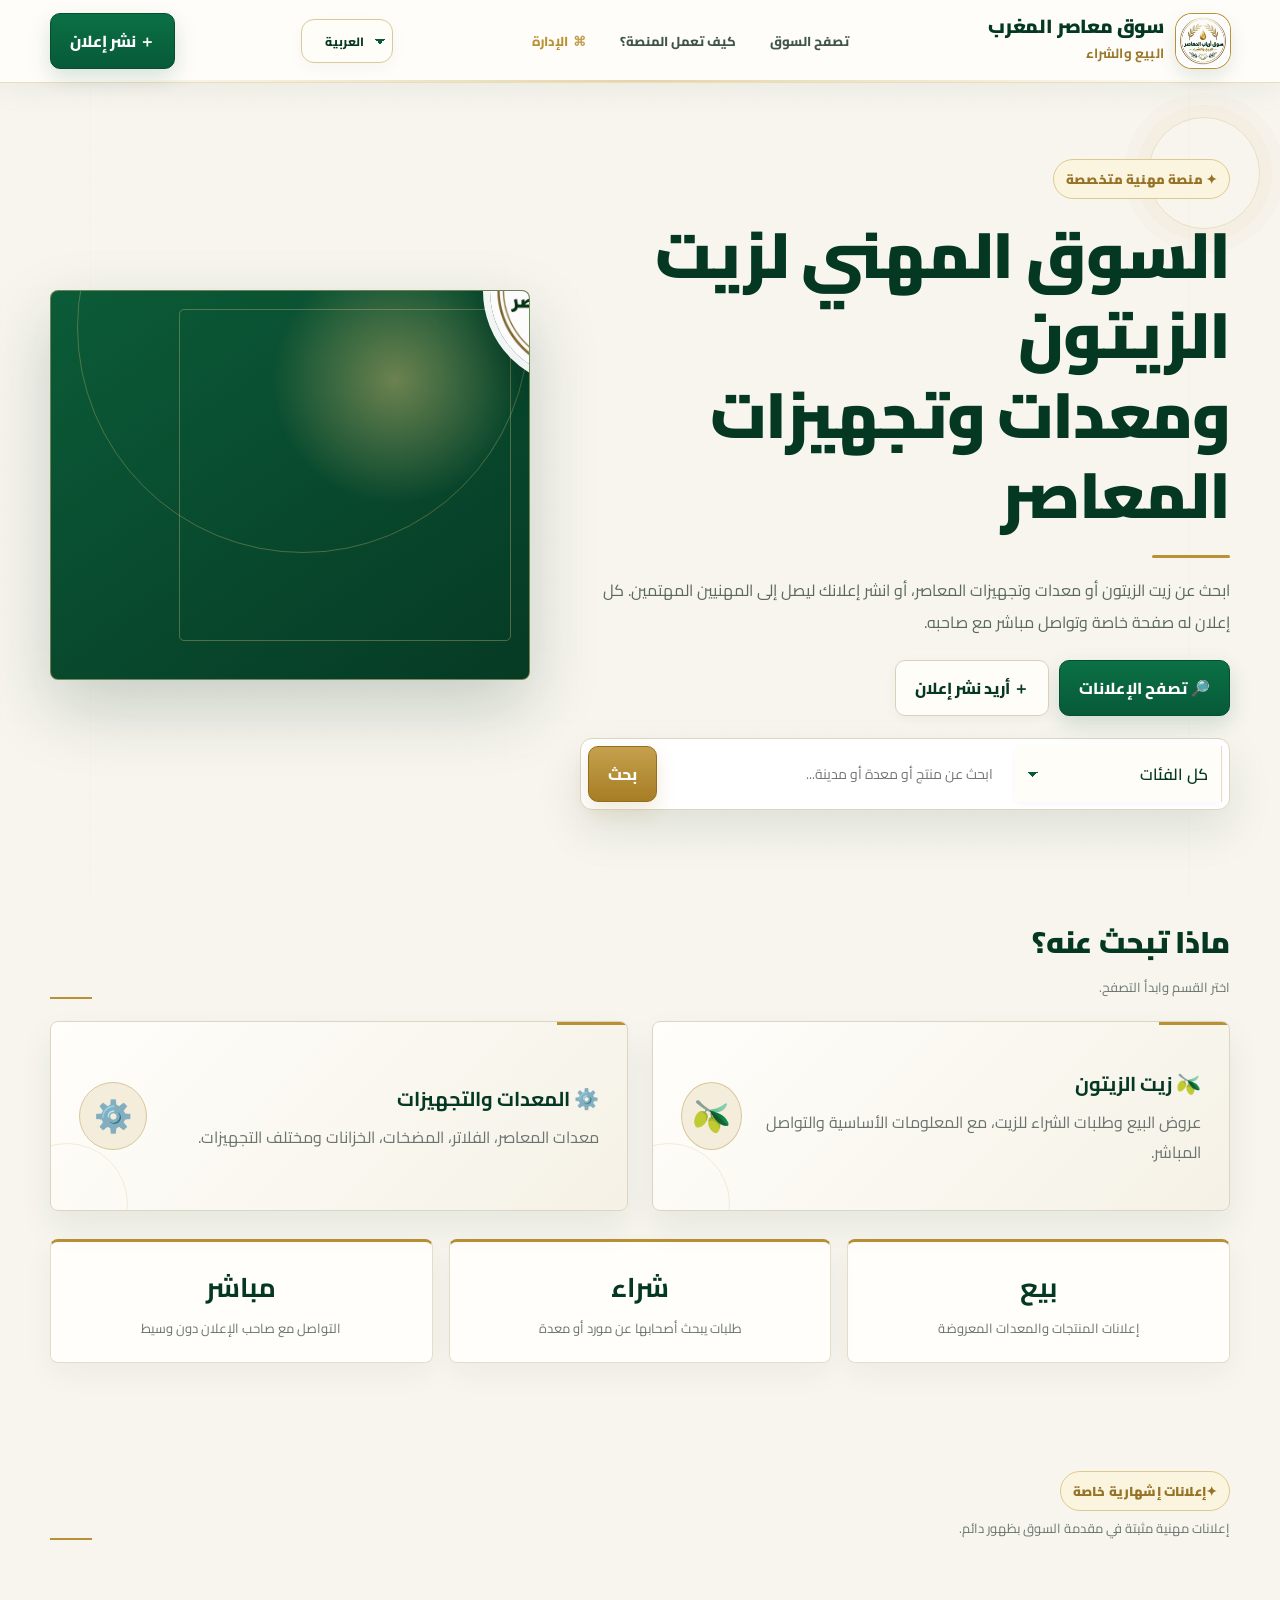
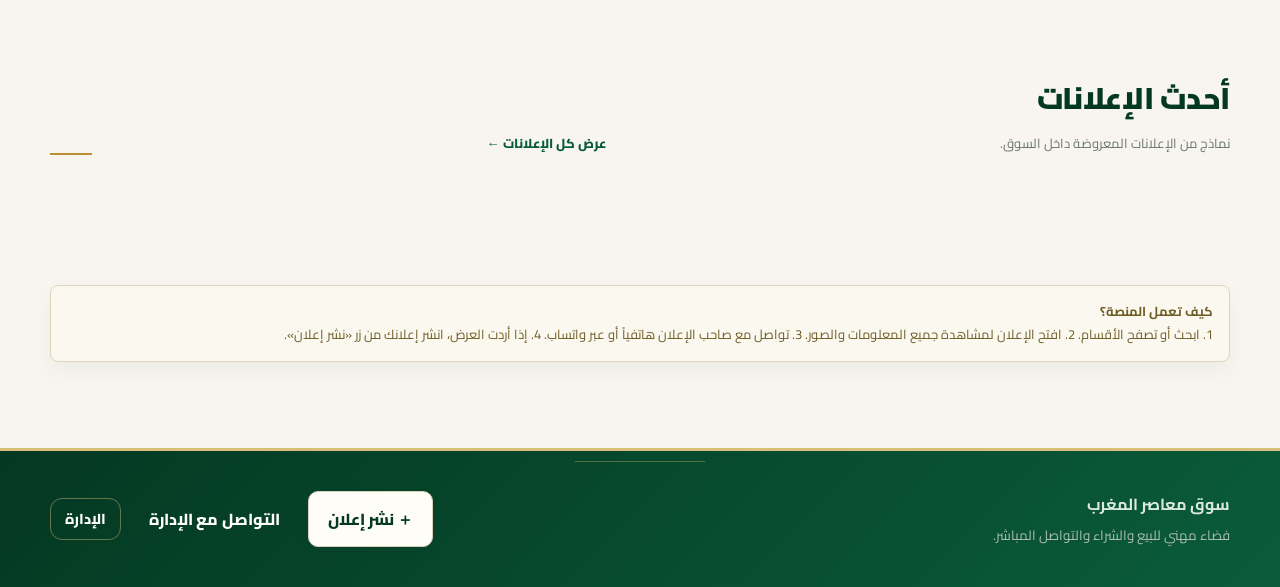
==== index.html @ 95b62726 "Add files via upload" ====
<!doctype html><html lang="ar" dir="rtl"><head><meta charset="utf-8"><meta name="viewport" content="width=device-width,initial-scale=1"><title>سوق معاصر المغرب | البيع والشراء</title><link rel="stylesheet" href="styles.css"></head><body><header class="topbar"><div class="wrap nav"><a class="brand" href="index.html"><img src="logoSAM.png" alt=""><span><b data-i18n="market">سوق معاصر المغرب</b><small data-i18n="subtitle">البيع والشراء</small></span></a><nav class="navlinks"><a href="search.html" data-i18n="marketNav">تصفح السوق</a><a href="#how" data-i18n="how">كيف تعمل المنصة؟</a><a href="admin.html" class="admin-nav-link" data-i18n="admin">الإدارة</a></nav><a class="btn primary" href="publish.html" data-i18n="publish">＋ نشر إعلان</a></div></header><main><section class="wrap hero"><div><span class="eyebrow" data-i18n="professional">✦ منصة مهنية متخصصة</span><h1 data-i18n="heroTitle">سوق مهني لمنتجات<br>ومعدات أرباب المعاصر</h1><p data-i18n="heroText">ابحث عن زيت الزيتون أو معدات وتجهيزات المعاصر، أو انشر إعلانك ليصل إلى المهنيين المهتمين. كل إعلان له صفحة خاصة وتواصل مباشر مع صاحبه.</p><div class="hero-actions"><a class="btn primary" href="search.html" data-i18n="browse">🔎 تصفح الإعلانات</a><a class="btn light" href="publish.html" data-i18n="wantPublish">＋ أريد نشر إعلان</a></div><div class="searchbox"><select id="homeCat"><option value="الكل" data-i18n="allCategories">كل الفئات</option><option value="زيت الزيتون" data-i18n="oil">🫒 زيت الزيتون</option><option value="المعدات والتجهيزات" data-i18n="equipment">⚙️ المعدات والتجهيزات</option></select><input id="homeSearch" data-i18n-placeholder="searchPlaceholder" placeholder="ابحث عن منتج أو معدة أو مدينة..."><button id="searchGo" class="btn gold" data-i18n="search">بحث</button></div></div><div class="hero-art"><img src="logoSAM.png" alt=""></div></section><section class="wrap section"><div class="section-head"><div><h2 data-i18n="what">ماذا تبحث عنه؟</h2><p data-i18n="chooseSection">اختر القسم وابدأ التصفح.</p></div></div><div class="cats"><a class="catcard" href="search.html?cat=زيت%20الزيتون"><div><h3 data-i18n="oil">🫒 زيت الزيتون</h3><p data-i18n="oilDesc">عروض البيع وطلبات الشراء للزيت، مع المعلومات الأساسية والتواصل المباشر.</p></div><div class="caticon">🫒</div></a><a class="catcard" href="search.html?cat=المعدات%20والتجهيزات"><div><h3 data-i18n="equipment">⚙️ المعدات والتجهيزات</h3><p data-i18n="equipmentDesc">معدات المعاصر، الفلاتر، المضخات، الخزانات ومختلف التجهيزات.</p></div><div class="caticon">⚙️</div></a></div><div class="stats"><div class="stat"><strong data-i18n="sale">بيع</strong><span data-i18n="saleDesc">إعلانات المنتجات والمعدات المعروضة</span></div><div class="stat"><strong data-i18n="buy">شراء</strong><span data-i18n="buyDesc">طلبات يبحث أصحابها عن مورد أو معدة</span></div><div class="stat"><strong data-i18n="direct">مباشر</strong><span data-i18n="directDesc">التواصل مع صاحب الإعلان دون وسيط</span></div></div></section><section class="wrap section sponsored-section" id="sponsoredSection"><div class="section-head"><div><span class="eyebrow">✦ <span data-i18n="sponsoredTitle">إعلانات إشهارية خاصة</span></span><p data-i18n="sponsoredDesc">إعلانات مهنية مثبتة في مقدمة السوق بظهور دائم.</p></div></div><div id="sponsoredGrid" class="grid sponsored-grid"></div></section><section id="latest" class="wrap section"><div class="section-head"><div><h2 data-i18n="latest">أحدث الإعلانات</h2><p data-i18n="latestDesc">نماذج من الإعلانات المعروضة داخل السوق.</p></div><a class="link" href="search.html" data-i18n="allAds">عرض كل الإعلانات ←</a></div><div id="homeGrid" class="grid"></div></section><section id="how" class="wrap section"><div class="notice"><b data-i18n="howWorks">كيف تعمل المنصة؟</b><br><span data-i18n="steps">1. ابحث أو تصفح الأقسام. 2. افتح الإعلان لمشاهدة جميع المعلومات والصور. 3. تواصل مع صاحب الإعلان هاتفياً أو عبر واتساب. 4. إذا أردت العرض، انشر إعلانك من زر «نشر إعلان».</span></div></section></main><footer class="footer"><div class="wrap foot"><div><b data-i18n="market">سوق معاصر المغرب</b><br><small data-i18n="footer">فضاء مهني للبيع والشراء والتواصل المباشر.</small></div><div class="footer-actions"><a class="btn light" href="publish.html" data-i18n="publish">＋ نشر إعلان</a><a class="btn footer-admin" href="contact-admin.html" data-i18n="contactAdmin">التواصل مع الإدارة</a><a class="admin-footer-link" href="admin.html" data-i18n="admin">إدارة المنصة</a></div></div></footer><script src="app.js"></script><script>Souk.initHome()</script></body></html>
---- styles.css ----
@import url('https://fonts.googleapis.com/css2?family=Cairo:wght@400;500;600;700;800&display=swap');
:root{--g:#07552f;--g2:#0e7040;--g3:#083d25;--gold:#b58a2a;--gold2:#d6b765;--cream:#fbfaf6;--paper:#fff;--ink:#18251e;--muted:#6d7771;--line:#e9e2d1;--soft:#f5f1e6;--danger:#a84232;--shadow:0 18px 50px rgba(13,42,27,.09)}*{box-sizing:border-box}html{scroll-behavior:smooth}body{margin:0;background:linear-gradient(180deg,#fbfaf6 0%,#f7f6f1 100%);color:var(--ink);font-family:Cairo,Arial,sans-serif}a{text-decoration:none;color:inherit}button,input,select,textarea{font:inherit}button{cursor:pointer}.wrap{width:min(1180px,calc(100% - 32px));margin:auto}.topbar{background:rgba(255,255,255,.92);border-bottom:1px solid var(--line);position:sticky;top:0;z-index:30;backdrop-filter:blur(14px)}.nav{height:78px;display:flex;align-items:center;justify-content:space-between;gap:20px}.brand{display:flex;align-items:center;gap:11px}.brand img{width:52px;height:52px;border-radius:50%;object-fit:cover;border:3px solid #fff;box-shadow:0 0 0 1px var(--gold),0 5px 14px rgba(0,0,0,.08)}.brand b{display:block;font-size:18px;color:var(--g3);line-height:1.2}.brand small{color:var(--gold);font-weight:700}.navlinks{display:flex;gap:8px;align-items:center}.navlinks a{padding:10px 14px;border-radius:12px;color:#46534c;font-weight:700}.navlinks a:hover{background:var(--soft);color:var(--g)}.btn{display:inline-flex;align-items:center;justify-content:center;gap:7px;border:0;border-radius:13px;padding:12px 18px;font-weight:800;transition:.18s;white-space:nowrap}.btn:hover{transform:translateY(-1px)}.btn.primary{background:linear-gradient(135deg,var(--g),var(--g2));color:#fff;box-shadow:0 10px 24px rgba(7,85,47,.17)}.btn.gold{background:linear-gradient(135deg,#a87917,var(--gold));color:#fff}.btn.light{background:#fff;border:1px solid var(--line);color:var(--g)}.btn.whatsapp{background:#1e9b59;color:#fff}.hero{padding:52px 0 34px;display:grid;grid-template-columns:1.15fr .85fr;gap:42px;align-items:center}.eyebrow{display:inline-flex;padding:7px 12px;border:1px solid #dcc98f;background:#fbf5df;color:#8b681d;border-radius:999px;font-weight:800;font-size:13px}.hero h1{font-size:clamp(34px,5vw,56px);line-height:1.15;margin:14px 0 15px;color:var(--g3)}.hero p{font-size:17px;line-height:1.9;color:var(--muted);max-width:680px}.hero-actions{display:flex;gap:10px;flex-wrap:wrap;margin-top:22px}.hero-art{min-height:320px;border-radius:30px;background:radial-gradient(circle at 75% 25%,#eadcae,transparent 34%),linear-gradient(145deg,#0a5430,#083c25);position:relative;overflow:hidden;box-shadow:var(--shadow)}.hero-art:before,.hero-art:after{content:"";position:absolute;border:1px solid rgba(214,183,101,.45);border-radius:50%;width:330px;height:330px;left:-90px;bottom:-120px}.hero-art:after{width:450px;height:450px;left:auto;right:-180px;top:-190px}.hero-art img{position:absolute;width:190px;height:190px;border-radius:50%;object-fit:cover;left:50%;top:50%;transform:translate(-50%,-50%);border:8px solid rgba(255,255,255,.9);box-shadow:0 18px 50px rgba(0,0,0,.25)}.searchbox{background:#fff;border:1px solid var(--line);border-radius:20px;padding:8px;display:flex;gap:8px;box-shadow:0 12px 30px rgba(13,42,27,.06);margin-top:22px}.searchbox input{border:0;outline:0;flex:1;padding:12px 14px;min-width:0;background:transparent}.searchbox select{border:0;border-right:1px solid var(--line);outline:0;padding:0 12px;color:#526058;background:#fff}.section{padding:26px 0 54px}.section-head{display:flex;align-items:end;justify-content:space-between;gap:16px;margin-bottom:18px}.section-head h2{margin:0;color:var(--g3);font-size:27px}.section-head p{margin:5px 0 0;color:var(--muted)}.cats{display:grid;grid-template-columns:repeat(2,1fr);gap:18px}.catcard{padding:26px;border:1px solid var(--line);border-radius:22px;background:#fff;box-shadow:0 10px 28px rgba(13,42,27,.05);display:flex;align-items:center;justify-content:space-between;gap:20px}.caticon{width:68px;height:68px;border-radius:20px;display:grid;place-items:center;font-size:31px;background:var(--soft);border:1px solid var(--line)}.catcard h3{margin:0 0 5px;color:var(--g3)}.catcard p{margin:0;color:var(--muted);line-height:1.7}.stats{display:grid;grid-template-columns:repeat(3,1fr);gap:14px;margin-top:25px}.stat{background:#fff;border:1px solid var(--line);border-radius:18px;padding:18px;text-align:center}.stat strong{display:block;font-size:25px;color:var(--g)}.stat span{color:var(--muted);font-size:13px}.toolbar{position:sticky;top:78px;z-index:20;background:rgba(247,246,241,.93);backdrop-filter:blur(12px);padding:14px 0;border-bottom:1px solid var(--line)}.filters{display:grid;grid-template-columns:1.1fr .8fr .8fr 2fr;gap:9px}.field{width:100%;border:1px solid var(--line);background:#fff;border-radius:12px;padding:11px 13px;outline:0;color:var(--ink)}.field:focus{border-color:var(--gold)}.grid{display:grid;grid-template-columns:repeat(4,1fr);gap:18px}.card{background:#fff;border:1px solid var(--line);border-radius:18px;overflow:hidden;box-shadow:0 10px 26px rgba(13,42,27,.055);transition:.18s}.card:hover{transform:translateY(-3px);box-shadow:0 18px 38px rgba(13,42,27,.10)}.card-image{height:205px;position:relative;background:#e9e4d7;overflow:hidden}.card-image img{width:100%;height:100%;object-fit:cover}.badge{position:absolute;top:11px;right:11px;background:#fff;border-radius:999px;padding:5px 9px;font-size:12px;font-weight:800;box-shadow:0 5px 14px rgba(0,0,0,.12)}.badge.sale{color:#08703c}.badge.buy{color:#1d5d95}.card-body{padding:15px}.card h3{margin:0 0 6px;font-size:17px;color:var(--g3);white-space:nowrap;overflow:hidden;text-overflow:ellipsis}.price{font-weight:800;color:var(--g);font-size:17px}.meta{display:flex;flex-wrap:wrap;gap:6px;color:var(--muted);font-size:12px;margin:8px 0 12px}.meta span{background:#f7f5ee;padding:4px 7px;border-radius:7px}.card-footer{display:flex;justify-content:space-between;align-items:center;border-top:1px solid #f0ede4;padding-top:11px}.card-footer small{color:var(--muted)}.link{color:var(--g);font-weight:800;font-size:13px}.empty{padding:55px 20px;text-align:center;border:1px dashed #d9cfb6;border-radius:20px;color:var(--muted);background:#fff}.empty b{display:block;color:var(--g3);margin-bottom:5px}.detail-layout{display:grid;grid-template-columns:1.05fr .95fr;gap:25px;padding:35px 0 60px}.gallery{background:#fff;border:1px solid var(--line);border-radius:22px;padding:12px}.gallery-main{height:470px;border-radius:16px;overflow:hidden;background:#eee9dd}.gallery-main img{width:100%;height:100%;object-fit:cover}.detail-box{background:#fff;border:1px solid var(--line);border-radius:22px;padding:25px;box-shadow:var(--shadow)}.detail-box h1{margin:8px 0;color:var(--g3);font-size:34px}.detail-price{font-size:28px;color:var(--g);font-weight:800;margin:10px 0}.detail-desc{line-height:2;color:#53605a}.specs{display:grid;grid-template-columns:1fr 1fr;gap:8px;margin:18px 0}.spec{background:#f8f6ef;border-radius:12px;padding:10px}.spec small{display:block;color:var(--muted);font-size:11px}.spec b{color:var(--g3)}.contact{display:grid;grid-template-columns:1fr 1fr;gap:10px;margin-top:20px}.notice{background:#fbf6e6;border:1px solid #e6d39b;color:#6f5b25;border-radius:15px;padding:14px 16px;line-height:1.8;font-size:13px}.form-shell{max-width:850px;margin:35px auto 70px}.form-card{background:#fff;border:1px solid var(--line);border-radius:24px;padding:28px;box-shadow:var(--shadow)}.form-title h1{margin:0;color:var(--g3);font-size:32px}.form-title p{color:var(--muted);line-height:1.8}.form-grid{display:grid;grid-template-columns:1fr 1fr;gap:14px}.full{grid-column:1/-1}.label{display:block;font-weight:800;color:#34433b;font-size:13px;margin:0 0 6px}.agree{display:flex;gap:9px;align-items:flex-start;background:#faf8f0;padding:13px;border-radius:12px;margin-top:15px;color:#59635e;font-size:13px;line-height:1.8}.agree input{margin-top:5px}.modal{display:none;position:fixed;inset:0;z-index:100}.modal.open{display:block}.modal-back{position:absolute;inset:0;background:rgba(6,24,16,.62);backdrop-filter:blur(4px)}.modal-box{position:relative;width:min(760px,calc(100% - 26px));max-height:86vh;overflow:auto;margin:7vh auto;background:#fff;border-radius:22px;padding:28px;box-shadow:0 30px 80px rgba(0,0,0,.28)}.modal-close{position:absolute;top:12px;left:12px;border:0;background:#f1eee4;border-radius:50%;width:36px;height:36px;font-size:22px}.law h2{color:var(--g3)}.law li{margin:9px 0;line-height:1.8}.footer{margin-top:20px;background:#073b24;color:#dce9df;padding:34px 0}.footer .foot{display:flex;justify-content:space-between;gap:20px;align-items:center}.footer small{color:#aebfb3}.hidden{display:none!important}@media(max-width:980px){.grid{grid-template-columns:repeat(3,1fr)}.hero{grid-template-columns:1fr}.hero-art{min-height:260px}.filters{grid-template-columns:1fr 1fr}.filters .wide{grid-column:1/-1}.detail-layout{grid-template-columns:1fr}.cats{grid-template-columns:1fr}}@media(max-width:700px){.wrap{width:min(100% - 22px,1180px)}.nav{height:68px}.navlinks{display:none}.brand img{width:46px;height:46px}.brand b{font-size:15px}.brand small{font-size:11px}.hero{padding:34px 0 22px}.hero h1{font-size:35px}.hero p{font-size:15px}.hero-art{min-height:230px}.hero-art img{width:135px;height:135px}.stats{grid-template-columns:1fr}.grid{grid-template-columns:1fr 1fr;gap:12px}.card-image{height:160px}.section{padding-bottom:38px}.toolbar{top:68px}.filters{grid-template-columns:1fr 1fr}.filters .wide{grid-column:1/-1}.detail-layout{padding-top:18px}.gallery-main{height:310px}.detail-box h1{font-size:27px}.contact{grid-template-columns:1fr}.form-grid{grid-template-columns:1fr}.full{grid-column:auto}.footer .foot{flex-direction:column;text-align:center}}@media(max-width:470px){.grid{grid-template-columns:1fr}.card-image{height:205px}.hero-actions .btn{width:100%}.cats{gap:12px}.catcard{padding:18px}.caticon{width:55px;height:55px;font-size:25px}}
/* Media upload + mobile refinements */
.upload-box{border:1.5px dashed #cfc4a6;border-radius:18px;background:#fcfbf6;padding:12px}.media-input{position:absolute;opacity:0;width:1px;height:1px}.upload-trigger{min-height:112px;border-radius:14px;background:#fff;border:1px solid var(--line);display:flex;align-items:center;justify-content:center;gap:13px;text-align:right;padding:16px;cursor:pointer;color:var(--g3)}.upload-trigger:hover{border-color:var(--gold);background:#fffdf7}.upload-icon{width:48px;height:48px;border-radius:14px;display:grid;place-items:center;background:var(--soft);border:1px solid var(--line);font-size:27px;color:var(--g)}.upload-trigger b{display:block}.upload-trigger small{display:block;color:var(--muted);margin-top:4px;line-height:1.6}.upload-note{font-size:11px;color:var(--muted);padding:8px 4px 2px}.media-preview{display:grid;grid-template-columns:repeat(4,1fr);gap:9px;margin-top:10px}.upload-item{position:relative;overflow:hidden;border-radius:13px;background:#eee9dd;border:1px solid var(--line);aspect-ratio:1/1}.upload-item img,.upload-item video{width:100%;height:100%;object-fit:cover;display:block}.upload-item-info{position:absolute;right:5px;left:5px;bottom:5px;background:rgba(7,61,37,.86);color:#fff;border-radius:8px;padding:4px 7px;font-size:10px;white-space:nowrap;overflow:hidden;text-overflow:ellipsis}.remove-media{position:absolute;top:5px;left:5px;width:30px;height:30px;border:0;border-radius:50%;background:rgba(255,255,255,.94);color:#9a3025;font-size:20px;line-height:1}.media-count{position:absolute;left:10px;bottom:10px;background:rgba(7,61,37,.9);color:#fff;border-radius:999px;padding:4px 8px;font-size:11px;font-weight:800}.card-image video{width:100%;height:100%;object-fit:cover;display:block}.gallery-thumbs{display:grid;grid-template-columns:repeat(6,1fr);gap:8px;margin-top:9px}.thumb{border:2px solid transparent;background:#f4f1e8;border-radius:11px;overflow:hidden;padding:0;aspect-ratio:1/1;position:relative}.thumb.active{border-color:var(--gold)}.thumb img{width:100%;height:100%;object-fit:cover}.thumb span{display:grid;place-items:center;width:100%;height:100%;font-size:24px;color:var(--g)}.gallery-media{width:100%;height:100%;object-fit:contain;display:block;background:#eee9dd}.gallery-main{display:grid;place-items:center}
@media(max-width:700px){.wrap{width:calc(100% - 18px)}.topbar .nav{gap:8px}.topbar .btn{padding:9px 11px;font-size:12px}.hero{gap:20px}.hero h1{font-size:30px}.hero-art{min-height:190px;border-radius:22px}.hero-art img{width:110px;height:110px}.searchbox{display:grid;grid-template-columns:1fr auto;border-radius:16px}.searchbox select{grid-column:1/-1;border:1px solid var(--line);border-radius:10px;padding:10px}.searchbox input{border:1px solid var(--line);border-radius:10px;min-width:0}.searchbox .btn{padding:10px 12px}.section-head{align-items:flex-start}.section-head h2{font-size:23px}.cats{grid-template-columns:1fr}.catcard{min-height:110px}.filters{grid-template-columns:1fr 1fr}.filters .field{min-width:0;font-size:13px;padding:10px}.filters #q{grid-column:1/-1}.toolbar{top:68px}.detail-layout{gap:12px}.gallery{padding:7px;border-radius:17px}.gallery-main{height:300px;border-radius:12px}.gallery-thumbs{grid-template-columns:repeat(5,1fr);gap:6px}.detail-box{padding:17px;border-radius:17px}.detail-box h1{font-size:24px;line-height:1.45}.detail-price{font-size:23px}.specs{grid-template-columns:1fr 1fr}.form-shell{margin-top:18px}.form-card{padding:17px;border-radius:18px}.form-title h1{font-size:26px}.form-grid{gap:11px}.upload-trigger{min-height:96px}.media-preview{grid-template-columns:repeat(3,1fr)}.upload-item-info{font-size:9px}.footer{padding:26px 0}}
@media(max-width:430px){.brand span{max-width:125px}.brand b{font-size:13px}.brand small{font-size:10px}.topbar .btn{font-size:11px}.grid{grid-template-columns:1fr}.card-image{height:220px}.filters{grid-template-columns:1fr}.filters #q{grid-column:auto}.media-preview{grid-template-columns:repeat(2,1fr)}.gallery-main{height:260px}.gallery-thumbs{grid-template-columns:repeat(4,1fr)}}
/* V3.1 — mobile-first gallery and layout corrections */
.gallery-main{position:relative;min-width:0;touch-action:pan-y;overflow:hidden}
.gallery-media{max-width:100%;max-height:100%;object-fit:contain}
.gallery-nav{position:absolute;z-index:3;top:50%;transform:translateY(-50%);width:42px;height:42px;border:0;border-radius:50%;background:rgba(255,255,255,.92);color:var(--g3);font-size:31px;line-height:1;display:grid;place-items:center;box-shadow:0 6px 20px rgba(0,0,0,.15)}
.gallery-nav.prev{right:12px}.gallery-nav.next{left:12px}.gallery-nav.hidden{display:none}
.gallery-thumbs{overflow-x:auto;scrollbar-width:thin;padding-bottom:2px}
.thumb{min-width:0}
@media(max-width:700px){
  html,body{max-width:100%;overflow-x:hidden}
  .nav{height:64px}
  .topbar .nav{width:calc(100% - 14px)}
  .brand{min-width:0;gap:7px}.brand img{width:42px;height:42px}.brand span{min-width:0}.brand b{white-space:nowrap;overflow:hidden;text-overflow:ellipsis}
  .topbar .btn{max-width:128px;overflow:hidden;text-overflow:ellipsis}
  .detail-layout{grid-template-columns:1fr;display:grid;width:100%;padding:14px 0 35px;gap:12px}
  .gallery{width:100%;padding:6px;border-radius:16px}
  .gallery-main{height:clamp(240px,68vw,340px);border-radius:11px}
  .gallery-media{width:100%;height:100%;object-fit:contain}
  .gallery-nav{width:38px;height:38px;font-size:28px}.gallery-nav.prev{right:8px}.gallery-nav.next{left:8px}
  .gallery-thumbs{display:flex;gap:7px;margin-top:7px;overflow-x:auto;scroll-snap-type:x proximity}
  .thumb{flex:0 0 62px;height:62px;scroll-snap-align:start}
  .detail-box{width:100%;min-width:0;padding:15px;border-radius:16px;overflow-wrap:anywhere}
  .detail-box h1{font-size:22px;line-height:1.45;word-break:break-word}
  .detail-price{font-size:21px}
  .specs{grid-template-columns:1fr 1fr;min-width:0}.spec{min-width:0;overflow:hidden}.spec b{display:block;overflow-wrap:anywhere}
  .contact{grid-template-columns:1fr 1fr}.contact .btn{min-width:0;padding:11px 8px}
  .detail-desc{font-size:14px;line-height:1.9;overflow-wrap:anywhere}
  .section{padding-top:18px}
  .form-shell{width:calc(100% - 14px)}
  .form-card{padding:14px}.form-title h1{font-size:24px;line-height:1.4}
  .upload-trigger{width:100%;padding:13px}.media-preview{grid-template-columns:repeat(2,minmax(0,1fr));width:100%}
}
@media(max-width:430px){
  .wrap{width:calc(100% - 14px)}
  .brand b{font-size:12px}.brand small{font-size:9px}
  .topbar .btn{font-size:10px;padding:8px 9px;max-width:112px}
  .gallery-main{height:250px}
  .gallery-nav{width:35px;height:35px;font-size:25px}
  .specs{grid-template-columns:1fr}
  .contact{grid-template-columns:1fr 1fr}
}
/* Detail page — final mobile gallery correction */
.gallery-main{position:relative;display:flex;align-items:center;justify-content:center;min-width:0;overflow:hidden}
.gallery-stage{width:100%;height:100%;display:flex;align-items:center;justify-content:center;min-width:0;overflow:hidden}
.gallery-stage .gallery-media{width:100%;height:100%;max-width:100%;max-height:100%;object-fit:contain;display:block}
.gallery-stage video.gallery-media{background:#111}
@media(max-width:700px){
  .detail-layout{width:100%;grid-template-columns:minmax(0,1fr);overflow:hidden}
  .gallery,.detail-box{min-width:0;max-width:100%}
  .gallery-main{width:100%;height:clamp(230px,70vw,320px)}
  .gallery-stage{width:100%;height:100%;min-width:0}
  .gallery-stage .gallery-media{width:100%;height:100%;object-fit:contain}
  .gallery-thumbs{width:100%;max-width:100%;display:flex;flex-wrap:nowrap;overflow-x:auto;overscroll-behavior-x:contain;-webkit-overflow-scrolling:touch}
  .thumb{flex:0 0 62px}
  .detail-box{overflow:hidden}
  .detail-box h1,.detail-desc,.spec b{overflow-wrap:anywhere;word-break:break-word}
}
@media(max-width:430px){
  .gallery-main{height:clamp(220px,72vw,285px)}
  .thumb{flex-basis:58px;height:58px}
  .detail-box{padding:14px}
}
/* Multilingual navigation + owner controls */
.language-select{appearance:none;border:1px solid rgba(181,138,42,.55);background:#fffdf7;color:var(--g3);border-radius:12px;padding:9px 28px 9px 10px;font:inherit;font-size:12px;font-weight:800;min-width:92px;cursor:pointer;background-image:linear-gradient(45deg,transparent 50%,var(--g) 50%),linear-gradient(135deg,var(--g) 50%,transparent 50%);background-position:calc(100% - 12px) 50%,calc(100% - 7px) 50%;background-size:5px 5px,5px 5px;background-repeat:no-repeat}
.owner-actions{margin-top:10px}.btn.danger{background:#fff0ee;color:#9b3026;border:1px solid #e9b6af}.btn.danger:hover{background:#ffe6e2}
@media(max-width:700px){.language-select{min-width:78px;font-size:11px;padding:8px 23px 8px 7px}.topbar .nav{flex-wrap:nowrap}.topbar .nav .language-select{flex:0 0 auto}.topbar .nav>.btn{flex:0 1 auto}.owner-actions{grid-template-columns:1fr 1fr}}
@media(max-width:430px){.language-select{min-width:70px;font-size:10px}.topbar .nav>.btn{max-width:105px}.brand span{max-width:105px}}
/* Harmonised native dropdowns */
select.field,.searchbox select,.filters select{
  appearance:none;-webkit-appearance:none;
  background-color:#fffdf8;
  background-image:linear-gradient(45deg,transparent 50%,var(--g) 50%),linear-gradient(135deg,var(--g) 50%,transparent 50%);
  background-position:calc(100% - 18px) 50%,calc(100% - 13px) 50%;
  background-size:5px 5px,5px 5px;background-repeat:no-repeat;
  padding-inline-end:34px;cursor:pointer;
  font-weight:600;color:var(--g3);
  box-shadow:0 2px 7px rgba(13,42,27,.035);
  transition:border-color .18s,box-shadow .18s,background-color .18s;
}
select.field:hover,.searchbox select:hover,.filters select:hover{border-color:rgba(181,138,42,.7);background-color:#fffefa}
select.field:focus,.searchbox select:focus,.filters select:focus{border-color:var(--gold);box-shadow:0 0 0 3px rgba(181,138,42,.12)}
select.field option{background:#fff;color:var(--ink);font-weight:500;padding:10px}
html[dir="rtl"] select.field,html[dir="rtl"] .searchbox select,html[dir="rtl"] .filters select{background-position:calc(0% + 13px) 50%,calc(0% + 18px) 50%;padding-left:34px;padding-right:13px}
@media(max-width:700px){select.field,.searchbox select,.filters select{min-height:46px;border-radius:13px}}

/* V3.5 — Morocco Olive Mill Market / institutional visual refresh */
:root{
  --g:#0b5b38;--g2:#137449;--g3:#063d27;
  --gold:#b58a2a;--gold2:#d8bd72;--cream:#f8f6ef;
  --paper:#fff;--ink:#17251e;--muted:#68746d;--line:#e6e0d2;
  --soft:#f2efe5;--shadow:0 18px 55px rgba(8,55,35,.09)
}
body{background:radial-gradient(circle at 8% 0%,rgba(216,189,114,.12),transparent 28%),linear-gradient(180deg,#fbfaf6 0%,#f5f5f0 100%);font-family:Cairo,Arial,sans-serif}
body:before{content:"";position:fixed;inset:0;pointer-events:none;opacity:.22;background-image:linear-gradient(rgba(7,61,39,.025) 1px,transparent 1px),linear-gradient(90deg,rgba(7,61,39,.025) 1px,transparent 1px);background-size:36px 36px;z-index:-1}
.topbar{background:rgba(255,255,255,.94);border-bottom:1px solid rgba(181,138,42,.22);box-shadow:0 4px 22px rgba(8,55,35,.045)}
.nav{height:82px}
.brand{gap:12px}
.brand img{width:54px;height:54px;border:2px solid #fff;box-shadow:0 0 0 1px var(--gold),0 8px 20px rgba(8,55,35,.13)}
.brand b{font-size:19px;letter-spacing:-.2px}
.brand small{color:#9b761f;letter-spacing:.2px}
.navlinks a{font-size:13px;border:1px solid transparent}
.navlinks a:hover{border-color:var(--line);background:#fbfaf5}
.btn{border-radius:14px;padding:12px 19px;box-shadow:none}
.btn.primary{background:linear-gradient(135deg,#075b37,#13804d);box-shadow:0 9px 22px rgba(7,91,55,.16)}
.btn.light{background:rgba(255,255,255,.9);border-color:#ddd6c5;box-shadow:0 4px 14px rgba(8,55,35,.04)}
.btn.gold{background:linear-gradient(135deg,#9d761d,#c29a3a)}
.hero{padding:62px 0 42px;gap:50px}
.hero h1{font-size:clamp(36px,5vw,58px);letter-spacing:-1.2px}
.hero p{font-size:16px;max-width:650px}
.hero-art{min-height:350px;border-radius:34px;background:radial-gradient(circle at 72% 23%,rgba(216,189,114,.48),transparent 27%),linear-gradient(145deg,#0b5b38,#063a25);box-shadow:0 25px 70px rgba(6,61,39,.18)}
.hero-art:before,.hero-art:after{border-color:rgba(216,189,114,.32)}
.hero-art img{width:205px;height:205px;border:7px solid rgba(255,255,255,.94)}
.searchbox{border-radius:22px;padding:7px;box-shadow:0 16px 36px rgba(8,55,35,.08);border-color:#e4ddce}
.searchbox input{font-size:14px}
.section{padding:34px 0 58px}
.section-head{margin-bottom:22px}
.section-head h2{font-size:29px;letter-spacing:-.3px}
.section-head p{font-size:13px}
.cats{gap:20px}
.catcard{border-radius:24px;padding:28px;background:linear-gradient(145deg,#fff,#fbfaf5);box-shadow:0 12px 32px rgba(8,55,35,.055);position:relative;overflow:hidden}
.catcard:after{content:"";position:absolute;width:120px;height:120px;border-radius:50%;border:1px solid rgba(181,138,42,.15);left:-45px;bottom:-55px}
.catcard:hover{transform:translateY(-3px);border-color:#d8c99f;box-shadow:0 20px 42px rgba(8,55,35,.09)}
.caticon{width:72px;height:72px;border-radius:22px;background:linear-gradient(145deg,#f8f3e3,#eee9d9);border-color:#e1d7bb}
.stats{gap:16px}
.stat{border-radius:20px;padding:20px;background:rgba(255,255,255,.86);box-shadow:0 8px 25px rgba(8,55,35,.035)}
.stat strong{font-size:27px}
.toolbar{top:82px;background:rgba(247,246,241,.9);border-bottom-color:rgba(181,138,42,.18)}
.filters{gap:11px}
.field,select.field{border-radius:14px;border-color:#dfd9ca;background:#fffefa;min-height:46px}
.field:focus,select.field:focus{box-shadow:0 0 0 4px rgba(181,138,42,.10);border-color:var(--gold)}
.grid{gap:20px}
.card{border-radius:21px;box-shadow:0 12px 30px rgba(8,55,35,.055);border-color:#e5dfd1}
.card:hover{transform:translateY(-4px);box-shadow:0 22px 45px rgba(8,55,35,.11)}
.card-image{height:215px;background:linear-gradient(145deg,#eee9dc,#e5e0d1)}
.badge{top:12px;right:12px;padding:6px 10px}
.card-body{padding:17px}
.card h3{font-size:16px}
.price{font-size:18px}
.detail-layout{padding:40px 0 70px;gap:28px}
.gallery,.detail-box,.form-card{border-radius:25px;border-color:#e3dccb;box-shadow:var(--shadow)}
.gallery{padding:13px;background:rgba(255,255,255,.9)}
.gallery-main{border-radius:18px;background:linear-gradient(145deg,#f0ede4,#e5e1d5)}
.detail-box{padding:29px;background:rgba(255,255,255,.94)}
.detail-box h1{font-size:35px;letter-spacing:-.5px}
.detail-price{font-size:30px}
.spec{border:1px solid #e8e1d2;background:#faf8f2;border-radius:14px;padding:12px}
.contact .btn{min-height:48px}
.form-shell{max-width:900px;margin:42px auto 75px}
.form-card{padding:32px;background:rgba(255,255,255,.95)}
.form-title{padding-bottom:17px;border-bottom:1px solid #eee9dd;margin-bottom:22px}
.form-title h1{font-size:34px;letter-spacing:-.4px}
.form-grid{gap:16px}
.label{font-size:12px;color:#31443a;margin-bottom:7px}
.agree{border:1px solid #e9e1cd;background:#fbf8ef;border-radius:15px;padding:15px}
.upload-box{border:1px solid #e5dece;border-radius:17px;padding:12px;background:#fcfbf7}
.upload-trigger{border-radius:14px;background:#fffefb}
.modal-box{border:1px solid #e0d7c3;border-radius:25px;box-shadow:0 30px 90px rgba(0,0,0,.24)}
.law h2{border-bottom:1px solid #eee7d8;padding-bottom:12px;margin-bottom:15px}
.footer{background:linear-gradient(135deg,#063a25,#0b5b38);padding:38px 0;border-top:3px solid rgba(216,189,114,.42)}
.footer .btn.light{color:var(--g3)}
.language-select{height:44px;border-radius:13px;border-color:#d9c99d;background-color:#fffdf8;box-shadow:0 5px 15px rgba(8,55,35,.04)}
.owner-actions{border-top:1px solid #eee8da;padding-top:10px}
.btn.danger{border-color:#e7b9b0;background:#fff5f3}

/* Make the internal-rules link unmistakably clickable */
#lawLink{cursor:pointer;text-decoration:underline;text-underline-offset:3px}

@media(max-width:980px){.hero{gap:28px}.grid{grid-template-columns:repeat(3,1fr)}}
@media(max-width:700px){
  .nav{height:70px}.brand img{width:45px;height:45px}.brand b{font-size:14px}
  .hero{padding:38px 0 26px}.hero h1{font-size:31px}.hero-art{min-height:230px;border-radius:25px}.hero-art img{width:135px;height:135px}
  .section{padding:26px 0 42px}.section-head h2{font-size:24px}
  .catcard{padding:20px;border-radius:20px}.stats{gap:10px}
  .toolbar{top:70px}.filters{gap:8px}.filters .field{min-height:44px}
  .card{border-radius:18px}.card-image{height:170px}
  .detail-layout{padding:18px 0 40px}.gallery,.detail-box,.form-card{border-radius:19px}.detail-box{padding:18px}.detail-box h1{font-size:24px}.detail-price{font-size:24px}
  .form-shell{margin-top:22px}.form-card{padding:18px}.form-title h1{font-size:27px}
  .footer{padding:30px 0}
}
@media(max-width:470px){
  .grid{grid-template-columns:1fr}.card-image{height:210px}.hero h1{font-size:29px}.hero-art{min-height:205px}
  .language-select{min-width:68px}.topbar .nav>.btn{max-width:106px}
}

/* V4 — institutional upgrade inspired by a refined school / institution identity */
:root{--ink:#183228;--g:#075a38;--g2:#0c7046;--g3:#043822;--gold:#b99135;--gold2:#d7bf7a;--cream:#f6f1e5;--paper:#fffdf8;--line:#e4ddcc;--shadow:0 22px 60px rgba(5,55,34,.10)}
body{background:#f7f5ee;color:var(--ink)}
body:after{content:"";position:fixed;inset:0;pointer-events:none;z-index:-2;background:linear-gradient(90deg,transparent 0 7%,rgba(185,145,53,.025) 7% 7.1%,transparent 7.1% 92.9%,rgba(185,145,53,.025) 92.9% 93%,transparent 93%)}
.topbar{background:#fffdf9;border-bottom:1px solid rgba(185,145,53,.30);box-shadow:0 8px 30px rgba(5,55,34,.055)}
.nav{position:relative}
.nav:after{content:"";position:absolute;left:0;right:0;bottom:0;height:2px;background:linear-gradient(90deg,transparent,var(--gold2),transparent);opacity:.65}
.brand img{border-radius:16px;box-shadow:0 0 0 1px var(--gold),0 8px 20px rgba(5,55,34,.12)}
.brand b{font-weight:900;color:var(--g3)}
.brand small{font-weight:700;color:#9a7729}
.navlinks a{font-weight:800;color:#40554a;padding:9px 12px;border-radius:10px}
.navlinks a:hover{color:var(--g);background:#f5f1e6}
.nav-actions,.footer-actions,.admin-top-actions{display:flex;gap:9px;align-items:center}
.btn{border-radius:10px;font-weight:800;letter-spacing:.05px}
.btn.primary{background:linear-gradient(180deg,#0b7045,#075a38);border:1px solid #064d31;box-shadow:0 9px 22px rgba(7,90,56,.16)}
.btn.gold{background:linear-gradient(180deg,#c5a14e,#a77d24);border:1px solid #956e1d;color:#fff;box-shadow:0 9px 20px rgba(167,125,36,.16)}
.btn.light{background:#fffdf8;border:1px solid #d9d0bc;color:var(--g3)}
.hero{position:relative;padding:76px 0 62px;min-height:520px;align-items:center}
.hero:before{content:"";position:absolute;top:34px;right:-30px;width:110px;height:110px;border:1px solid rgba(185,145,53,.22);border-radius:50%;box-shadow:0 0 0 12px rgba(185,145,53,.035),0 0 0 24px rgba(185,145,53,.025)}
.hero>div:first-child{position:relative;z-index:1}
.eyebrow{font-weight:900;letter-spacing:.15px;color:#967326}
.hero h1{font-weight:950;line-height:1.25;font-size:clamp(39px,5.3vw,64px);color:var(--g3);margin-top:16px}
.hero h1:after{content:"";display:block;width:78px;height:3px;background:var(--gold);margin-top:20px;border-radius:10px}
.hero p{font-size:16px;line-height:2;color:#596960;max-width:680px}
.hero-art{border-radius:8px;min-height:390px;border:1px solid rgba(215,191,122,.5);box-shadow:0 28px 70px rgba(5,55,34,.20);position:relative}
.hero-art:before{content:"";position:absolute;inset:18px;border:1px solid rgba(215,191,122,.35);border-radius:5px}
.hero-art:after{content:"سوق معاصر المغرب";position:absolute;bottom:27px;right:0;left:0;text-align:center;color:rgba(255,255,255,.82);font-size:13px;font-weight:900;letter-spacing:1px}
.hero-art img{position:relative;z-index:2;width:190px;height:190px;box-shadow:0 20px 50px rgba(0,0,0,.20)}
.searchbox{border-radius:12px;padding:7px;background:#fff;border:1px solid #ddd4c1;box-shadow:0 20px 45px rgba(5,55,34,.10)}
.section{padding:42px 0 66px}
.section-head{position:relative}
.section-head:after{content:"";display:block;width:42px;height:2px;background:var(--gold);margin-top:12px}
.section-head h2{font-weight:950;color:var(--g3);font-size:30px}
.section-head p{color:#69766f}
.cats{gap:24px}
.catcard{border-radius:8px;border:1px solid #ddd5c3;background:linear-gradient(135deg,#fffefb,#f5f1e6);box-shadow:0 16px 35px rgba(5,55,34,.07);min-height:190px}
.catcard:before{content:"";position:absolute;top:0;right:0;width:70px;height:3px;background:var(--gold)}
.catcard h3{font-size:20px;color:var(--g3)}
.catcard p{line-height:1.9}
.caticon{border-radius:50%;width:68px;height:68px;background:#f4eddb;border:1px solid #d8c79a}
.stats{margin-top:28px}
.stat{border-radius:8px;border-top:3px solid var(--gold);background:#fffefa;box-shadow:0 10px 30px rgba(5,55,34,.05)}
.stat strong{color:var(--g3)}
.card{border-radius:8px;border:1px solid #ded6c4;background:#fffefa;box-shadow:0 12px 34px rgba(5,55,34,.07)}
.card:hover{transform:translateY(-5px);border-color:#ccb779}
.card-image{border-radius:7px 7px 0 0}
.card-body{padding:19px}
.card h3{font-weight:900;color:#20392d}
.badge{border-radius:5px;font-weight:900}
.sponsored-card{border:2px solid rgba(185,145,53,.68);box-shadow:0 18px 45px rgba(143,104,25,.13);position:relative}
.sponsored-card:before{content:"";position:absolute;top:0;left:0;right:0;height:3px;background:linear-gradient(90deg,var(--gold),var(--gold2),var(--gold));z-index:4}
.sponsored-badge{background:linear-gradient(135deg,#a77d24,#c6a34f)!important;color:#fff!important}
.sponsor-name{font-size:11px;font-weight:900;color:#9a7729;margin-bottom:6px}
.sponsor-eyebrow{color:#a17b22}
.sponsored-grid{grid-template-columns:repeat(3,minmax(0,1fr))}
.search-sponsored{padding-bottom:28px}
.search-sponsored:has(.hidden){display:none}
.notice{border-radius:8px;border:1px solid #ded4bd;background:#fbf8ef;box-shadow:0 10px 25px rgba(5,55,34,.04)}
.footer{border-top:3px solid var(--gold2);background:linear-gradient(135deg,#043822,#0a5c39);position:relative}
.footer:before{content:"";display:block;position:absolute;top:10px;left:0;right:0;margin:auto;width:130px;height:1px;background:rgba(215,191,122,.35)}
.footer-admin{background:transparent!important;color:#fff!important;border-color:rgba(215,191,122,.5)!important}
.form-card{border-radius:8px;border-top:4px solid var(--gold);box-shadow:0 24px 70px rgba(5,55,34,.10)}
.form-title h1{color:var(--g3);font-weight:950}
.field{border-radius:9px;border-color:#dcd4c2;background:#fffefa}
.field:focus{border-color:var(--gold);box-shadow:0 0 0 4px rgba(185,145,53,.10)}
.agree{border-radius:8px}
.modal-box{border-radius:8px;border-top:4px solid var(--gold)}

/* Administration */
.admin-page{background:#f3f1e9}
.admin-shell{padding:42px 0 80px}
.admin-login{max-width:560px;margin:40px auto;background:#fffefa;border:1px solid #ddd4c0;border-top:5px solid var(--gold);border-radius:8px;padding:38px;box-shadow:var(--shadow);text-align:center}
.admin-emblem{width:68px;height:68px;margin:0 auto 18px;border-radius:50%;display:grid;place-items:center;background:#f3ebd7;border:1px solid #d5bf84;color:var(--g3);font-size:28px;font-weight:900}
.admin-login h1,.admin-heading h1{color:var(--g3);font-weight:950;margin:8px 0 10px}
.admin-login p,.admin-heading p{color:#69756e;line-height:1.9}
.admin-login-row{display:grid;grid-template-columns:1fr auto;gap:10px;margin-top:22px}
.admin-note{display:block;color:#7c827e;margin-top:16px;line-height:1.7}
.admin-panel{background:transparent}
.admin-heading{display:flex;justify-content:space-between;gap:25px;align-items:flex-end;margin-bottom:24px}
.admin-kpis{display:grid;grid-template-columns:repeat(3,110px);gap:10px}
.admin-kpis>div{background:#fffefa;border:1px solid #ddd4c0;border-top:3px solid var(--gold);border-radius:7px;padding:13px;text-align:center}
.admin-kpis b{display:block;font-size:25px;color:var(--g3)}
.admin-kpis span{font-size:11px;color:#707b75;font-weight:800}
.admin-tabs{display:flex;gap:8px;padding:8px;background:#e9e5da;border:1px solid #d9d1bf;border-radius:8px;margin-bottom:18px}
.admin-tab{border:0;background:transparent;padding:12px 18px;border-radius:6px;font:inherit;font-weight:900;color:#52625a;cursor:pointer}
.admin-tab.active{background:#fffefa;color:var(--g3);box-shadow:0 5px 18px rgba(5,55,34,.07);border:1px solid #ded5c1}
.admin-section{background:#fffefa;border:1px solid #ded6c4;border-radius:8px;padding:24px;box-shadow:0 15px 35px rgba(5,55,34,.055)}
.admin-section-head{display:flex;justify-content:space-between;margin-bottom:18px}
.admin-section-head h2{margin:0;color:var(--g3);font-weight:950}
.admin-section-head p{margin:6px 0 0;color:#737e78}
.admin-list{display:grid;gap:10px}
.admin-row{display:flex;align-items:center;justify-content:space-between;gap:15px;padding:15px;border:1px solid #e4dece;border-radius:7px;background:#fffdfa}
.admin-row-main{display:grid;gap:5px;min-width:0}.admin-row-main b{color:#203a2d}.admin-row-main small{color:#7a837e}.admin-row-main p{margin:5px 0 0;line-height:1.8;color:#55635b}.admin-row-actions{display:flex;gap:7px;flex:0 0 auto}.admin-row-actions .btn{padding:9px 12px;font-size:12px}
.admin-chip{display:inline-flex;width:max-content;padding:4px 8px;border-radius:4px;background:#edf3ed;color:var(--g);font-size:10px;font-weight:900}.gold-chip{background:#f5ecd5;color:#977225}.read{opacity:.62}
.admin-ad-form{display:grid;grid-template-columns:1fr 1fr;gap:13px;padding:18px;background:#faf7ef;border:1px solid #e6decc;border-radius:7px;margin-bottom:18px}.admin-ad-form .full{grid-column:1/-1}.admin-ad-form label{display:block;font-size:12px;font-weight:900;color:#43544b;margin-bottom:6px}.admin-checks{display:flex;gap:25px;flex-wrap:wrap}.admin-checks label{display:flex;gap:7px;align-items:center}.admin-form-actions{display:flex;gap:9px}
.contact-admin-card{max-width:850px;margin-left:auto;margin-right:auto}.contact-admin-note{margin-top:18px;padding:14px;border:1px solid #e4dcc8;background:#fbf8ef;border-radius:7px;color:#6b746f;line-height:1.8}
.hidden{display:none!important}
@media(max-width:800px){.hero{min-height:auto;padding-top:48px}.hero-art{min-height:300px}.sponsored-grid{grid-template-columns:1fr 1fr}.admin-heading{align-items:stretch;flex-direction:column}.admin-kpis{grid-template-columns:repeat(3,1fr)}.admin-row{align-items:flex-start;flex-direction:column}.admin-row-actions{width:100%}.admin-row-actions .btn{flex:1}.admin-ad-form{grid-template-columns:1fr}.admin-ad-form .full{grid-column:auto}}
@media(max-width:520px){.nav-actions .btn:first-child{display:none}.hero h1{font-size:34px}.sponsored-grid{grid-template-columns:1fr}.admin-login{padding:25px 18px}.admin-login-row{grid-template-columns:1fr}.admin-tabs{overflow:auto}.admin-tab{white-space:nowrap}.footer-actions{flex-wrap:wrap}.footer-actions .btn{flex:1;text-align:center}.nav-actions{gap:5px}.nav-actions .btn{padding:9px 10px;font-size:11px}}


/* V4.1 — clear administration navigation */
.admin-nav-link{font-weight:800!important;color:var(--gold,#d7bf7a)!important}
.admin-nav-link::before{content:"⌘";margin-inline-end:5px;opacity:.85}
.admin-footer-link{display:inline-flex;align-items:center;justify-content:center;min-height:42px;padding:0 14px;border:1px solid rgba(215,191,122,.45);border-radius:12px;color:#fff;text-decoration:none;font-weight:800;font-size:.9rem}
.admin-footer-link:hover{border-color:#d7bf7a;background:rgba(215,191,122,.08)}
@media(max-width:760px){.navlinks .admin-nav-link{display:none}.admin-footer-link{width:100%}}
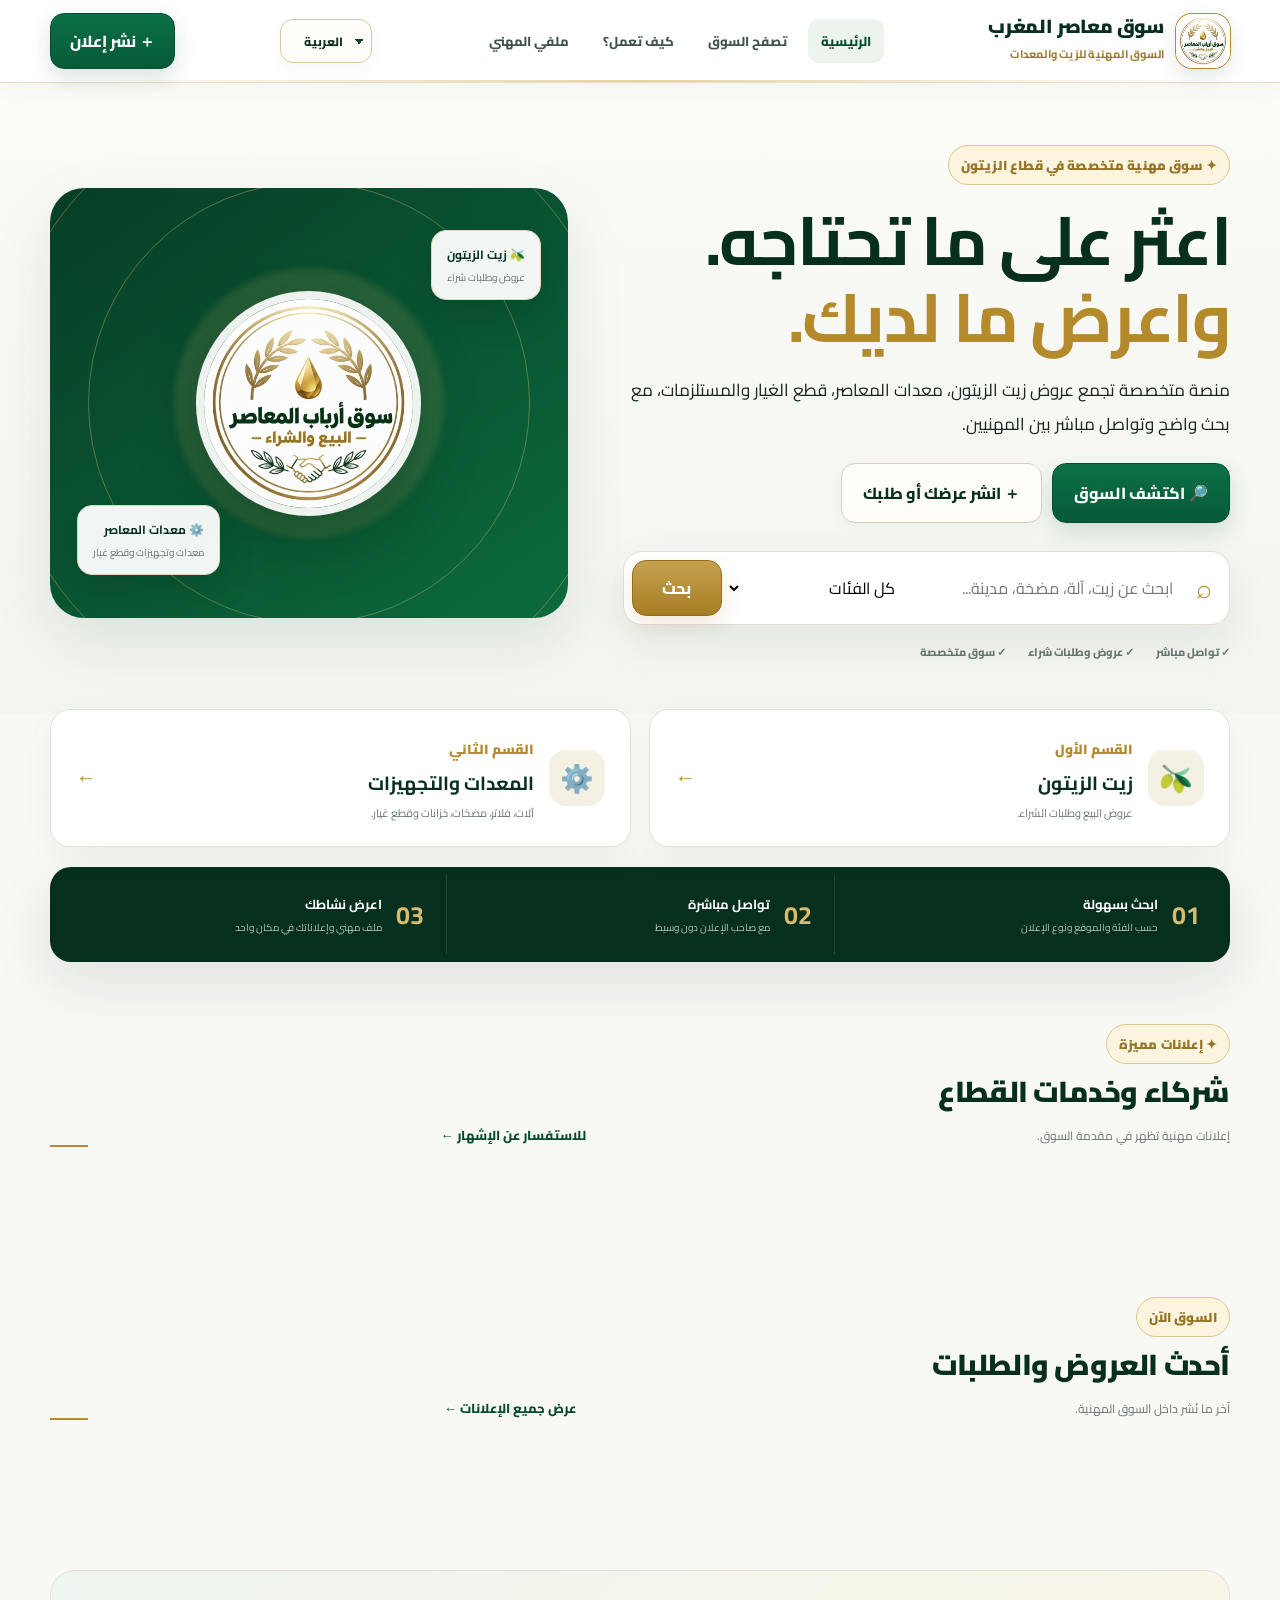
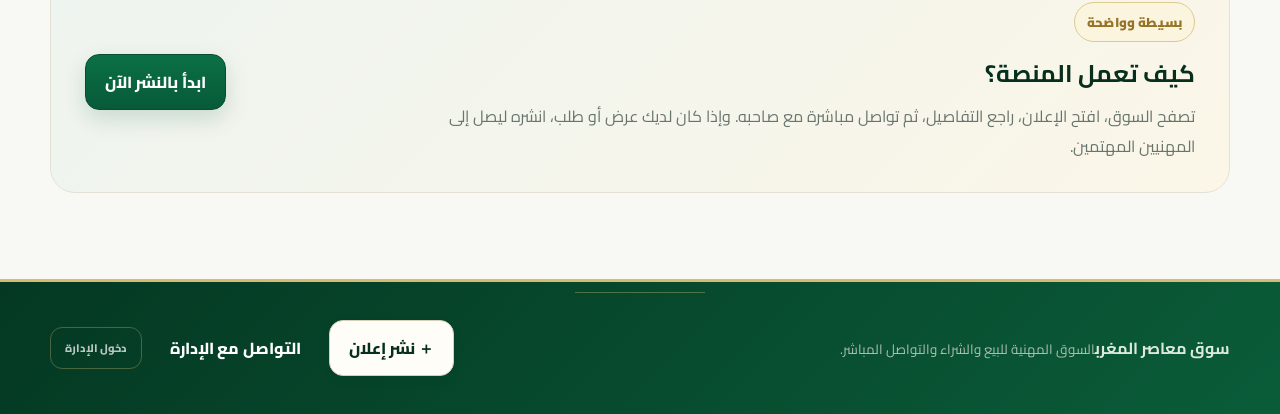
==== commit 86b75823: "Add files via upload" ====
--- a/index.html
+++ b/index.html
@@ -1 +1 @@
-<!doctype html><html lang="ar" dir="rtl"><head><meta charset="utf-8"><meta name="viewport" content="width=device-width,initial-scale=1"><title>سوق معاصر المغرب | البيع والشراء</title><link rel="stylesheet" href="styles.css"></head><body><header class="topbar"><div class="wrap nav"><a class="brand" href="index.html"><img src="logoSAM.png" alt=""><span><b data-i18n="market">سوق معاصر المغرب</b><small data-i18n="subtitle">البيع والشراء</small></span></a><nav class="navlinks"><a href="search.html" data-i18n="marketNav">تصفح السوق</a><a href="#how" data-i18n="how">كيف تعمل المنصة؟</a><a href="admin.html" class="admin-nav-link" data-i18n="admin">الإدارة</a></nav><a class="btn primary" href="publish.html" data-i18n="publish">＋ نشر إعلان</a></div></header><main><section class="wrap hero"><div><span class="eyebrow" data-i18n="professional">✦ منصة مهنية متخصصة</span><h1 data-i18n="heroTitle">سوق مهني لمنتجات<br>ومعدات أرباب المعاصر</h1><p data-i18n="heroText">ابحث عن زيت الزيتون أو معدات وتجهيزات المعاصر، أو انشر إعلانك ليصل إلى المهنيين المهتمين. كل إعلان له صفحة خاصة وتواصل مباشر مع صاحبه.</p><div class="hero-actions"><a class="btn primary" href="search.html" data-i18n="browse">🔎 تصفح الإعلانات</a><a class="btn light" href="publish.html" data-i18n="wantPublish">＋ أريد نشر إعلان</a></div><div class="searchbox"><select id="homeCat"><option value="الكل" data-i18n="allCategories">كل الفئات</option><option value="زيت الزيتون" data-i18n="oil">🫒 زيت الزيتون</option><option value="المعدات والتجهيزات" data-i18n="equipment">⚙️ المعدات والتجهيزات</option></select><input id="homeSearch" data-i18n-placeholder="searchPlaceholder" placeholder="ابحث عن منتج أو معدة أو مدينة..."><button id="searchGo" class="btn gold" data-i18n="search">بحث</button></div></div><div class="hero-art"><img src="logoSAM.png" alt=""></div></section><section class="wrap section"><div class="section-head"><div><h2 data-i18n="what">ماذا تبحث عنه؟</h2><p data-i18n="chooseSection">اختر القسم وابدأ التصفح.</p></div></div><div class="cats"><a class="catcard" href="search.html?cat=زيت%20الزيتون"><div><h3 data-i18n="oil">🫒 زيت الزيتون</h3><p data-i18n="oilDesc">عروض البيع وطلبات الشراء للزيت، مع المعلومات الأساسية والتواصل المباشر.</p></div><div class="caticon">🫒</div></a><a class="catcard" href="search.html?cat=المعدات%20والتجهيزات"><div><h3 data-i18n="equipment">⚙️ المعدات والتجهيزات</h3><p data-i18n="equipmentDesc">معدات المعاصر، الفلاتر، المضخات، الخزانات ومختلف التجهيزات.</p></div><div class="caticon">⚙️</div></a></div><div class="stats"><div class="stat"><strong data-i18n="sale">بيع</strong><span data-i18n="saleDesc">إعلانات المنتجات والمعدات المعروضة</span></div><div class="stat"><strong data-i18n="buy">شراء</strong><span data-i18n="buyDesc">طلبات يبحث أصحابها عن مورد أو معدة</span></div><div class="stat"><strong data-i18n="direct">مباشر</strong><span data-i18n="directDesc">التواصل مع صاحب الإعلان دون وسيط</span></div></div></section><section class="wrap section sponsored-section" id="sponsoredSection"><div class="section-head"><div><span class="eyebrow">✦ <span data-i18n="sponsoredTitle">إعلانات إشهارية خاصة</span></span><p data-i18n="sponsoredDesc">إعلانات مهنية مثبتة في مقدمة السوق بظهور دائم.</p></div></div><div id="sponsoredGrid" class="grid sponsored-grid"></div></section><section id="latest" class="wrap section"><div class="section-head"><div><h2 data-i18n="latest">أحدث الإعلانات</h2><p data-i18n="latestDesc">نماذج من الإعلانات المعروضة داخل السوق.</p></div><a class="link" href="search.html" data-i18n="allAds">عرض كل الإعلانات ←</a></div><div id="homeGrid" class="grid"></div></section><section id="how" class="wrap section"><div class="notice"><b data-i18n="howWorks">كيف تعمل المنصة؟</b><br><span data-i18n="steps">1. ابحث أو تصفح الأقسام. 2. افتح الإعلان لمشاهدة جميع المعلومات والصور. 3. تواصل مع صاحب الإعلان هاتفياً أو عبر واتساب. 4. إذا أردت العرض، انشر إعلانك من زر «نشر إعلان».</span></div></section></main><footer class="footer"><div class="wrap foot"><div><b data-i18n="market">سوق معاصر المغرب</b><br><small data-i18n="footer">فضاء مهني للبيع والشراء والتواصل المباشر.</small></div><div class="footer-actions"><a class="btn light" href="publish.html" data-i18n="publish">＋ نشر إعلان</a><a class="btn footer-admin" href="contact-admin.html" data-i18n="contactAdmin">التواصل مع الإدارة</a><a class="admin-footer-link" href="admin.html" data-i18n="admin">إدارة المنصة</a></div></div></footer><script src="app.js"></script><script>Souk.initHome()</script></body></html>
+<!doctype html><html lang="ar" dir="rtl"><head><meta charset="utf-8"><meta name="viewport" content="width=device-width,initial-scale=1"><title>سوق معاصر المغرب | السوق المهنية</title><link rel="stylesheet" href="styles.css"></head><body><header class="topbar"><div class="wrap nav"><a class="brand" href="index.html"><img src="logoSAM.png" alt="سوق معاصر المغرب"><span><b>سوق معاصر المغرب</b><small>السوق المهنية للزيت والمعدات</small></span></a><nav class="navlinks"><a class="active" href="index.html">الرئيسية</a><a href="search.html">تصفح السوق</a><a href="#how">كيف تعمل؟</a><a href="profile.html">ملفي المهني</a></nav><a class="btn primary" href="publish.html">＋ نشر إعلان</a></div></header><main><section class="hero-v5"><div class="wrap hero-v5-inner"><div class="hero-copy"><span class="eyebrow">✦ سوق مهنية متخصصة في قطاع الزيتون</span><h1>اعثر على ما تحتاجه.<br><em>واعرض ما لديك.</em></h1><p>منصة متخصصة تجمع عروض زيت الزيتون، معدات المعاصر، قطع الغيار والمستلزمات، مع بحث واضح وتواصل مباشر بين المهنيين.</p><div class="hero-actions"><a class="btn primary btn-lg" href="search.html">🔎 اكتشف السوق</a><a class="btn light btn-lg" href="publish.html">＋ انشر عرضك أو طلبك</a></div><div class="hero-search"><span>⌕</span><input id="homeSearch" placeholder="ابحث عن زيت، آلة، مضخة، مدينة..."><select id="homeCat"><option value="الكل">كل الفئات</option><option value="زيت الزيتون">🫒 زيت الزيتون</option><option value="المعدات والتجهيزات">⚙️ المعدات والتجهيزات</option></select><button id="searchGo" class="btn gold">بحث</button></div><div class="hero-trust"><span>✓ تواصل مباشر</span><span>✓ عروض وطلبات شراء</span><span>✓ سوق متخصصة</span></div></div><div class="hero-visual"><div class="visual-ring"></div><img src="logoSAM.png" alt=""><div class="floating-card fc-one"><b>🫒 زيت الزيتون</b><small>عروض وطلبات شراء</small></div><div class="floating-card fc-two"><b>⚙️ معدات المعاصر</b><small>معدات وتجهيزات وقطع غيار</small></div></div></div></section><section class="wrap category-row"><a href="search.html?cat=زيت%20الزيتون" class="category-tile"><span class="tile-icon">🫒</span><div><small>القسم الأول</small><h3>زيت الزيتون</h3><p>عروض البيع وطلبات الشراء.</p></div><b>←</b></a><a href="search.html?cat=المعدات%20والتجهيزات" class="category-tile"><span class="tile-icon">⚙️</span><div><small>القسم الثاني</small><h3>المعدات والتجهيزات</h3><p>آلات، فلاتر، مضخات، خزانات وقطع غيار.</p></div><b>←</b></a></section><section class="wrap value-strip"><div><strong>01</strong><span><b>ابحث بسهولة</b><small>حسب الفئة والموقع ونوع الإعلان</small></span></div><div><strong>02</strong><span><b>تواصل مباشرة</b><small>مع صاحب الإعلان دون وسيط</small></span></div><div><strong>03</strong><span><b>اعرض نشاطك</b><small>ملف مهني وإعلاناتك في مكان واحد</small></span></div></section><section class="wrap section" id="sponsoredSection"><div class="section-head"><div><span class="eyebrow">✦ إعلانات مميزة</span><h2>شركاء وخدمات القطاع</h2><p>إعلانات مهنية تظهر في مقدمة السوق.</p></div><a class="link" href="contact-admin.html">للاستفسار عن الإشهار ←</a></div><div id="sponsoredGrid" class="grid sponsored-grid"></div></section><section class="wrap section"><div class="section-head"><div><span class="eyebrow">السوق الآن</span><h2>أحدث العروض والطلبات</h2><p>آخر ما نُشر داخل السوق المهنية.</p></div><a class="link" href="search.html">عرض جميع الإعلانات ←</a></div><div id="homeGrid" class="grid"></div></section><section class="wrap section" id="how"><div class="how-panel"><div><span class="eyebrow">بسيطة وواضحة</span><h2>كيف تعمل المنصة؟</h2><p>تصفح السوق، افتح الإعلان، راجع التفاصيل، ثم تواصل مباشرة مع صاحبه. وإذا كان لديك عرض أو طلب، انشره ليصل إلى المهنيين المهتمين.</p></div><a class="btn primary" href="publish.html">ابدأ بالنشر الآن</a></div></section></main><footer class="footer"><div class="wrap foot"><div><b>سوق معاصر المغرب</b><small>السوق المهنية للبيع والشراء والتواصل المباشر.</small></div><div class="footer-actions"><a class="btn light" href="publish.html">＋ نشر إعلان</a><a class="btn footer-admin" href="contact-admin.html">التواصل مع الإدارة</a><a class="admin-footer-link" href="admin.html">دخول الإدارة</a></div></div></footer><script src="app.js"></script><script>Souk.initHome()</script></body></html>
--- a/styles.css
+++ b/styles.css
@@ -294,3 +294,19 @@
 .admin-footer-link{display:inline-flex;align-items:center;justify-content:center;min-height:42px;padding:0 14px;border:1px solid rgba(215,191,122,.45);border-radius:12px;color:#fff;text-decoration:none;font-weight:800;font-size:.9rem}
 .admin-footer-link:hover{border-color:#d7bf7a;background:rgba(215,191,122,.08)}
 @media(max-width:760px){.navlinks .admin-nav-link{display:none}.admin-footer-link{width:100%}}
+/* ===== V5 — PROFESSIONAL MARKET REDESIGN ===== */
+:root{--g:#064b2b;--g2:#0a6a3d;--g3:#062f1d;--gold:#b48a2c;--gold2:#d8bb72;--cream:#f8f7f2;--ink:#16241d;--muted:#68756e;--line:#e5e0d4;--shadow:0 22px 60px rgba(4,48,27,.10)}
+body{background:#f8f8f5;color:var(--ink)}
+.topbar{background:rgba(255,255,255,.94);box-shadow:0 5px 28px rgba(0,0,0,.035)}
+.nav{height:82px}.brand{gap:12px}.brand img{width:54px;height:54px}.brand b{font-size:19px}.brand small{font-size:11px}.navlinks a{font-size:13px}.navlinks a.active{background:#edf4ee;color:var(--g)}
+.btn{border-radius:14px}.btn-lg{padding:14px 21px}
+.hero-v5{background:linear-gradient(180deg,#fbfbf8,#f3f5f0);padding:62px 0 52px}.hero-v5-inner{display:grid;grid-template-columns:1.08fr .92fr;gap:55px;align-items:center}.hero-copy h1{font-size:clamp(40px,5.5vw,68px);line-height:1.13;letter-spacing:-1.7px;color:var(--g3);margin:17px 0}.hero-copy h1 em{font-style:normal;color:var(--gold)}.hero-copy p{font-size:17px;line-height:2;max-width:690px}.hero-search{display:grid;grid-template-columns:35px 1fr 180px 90px;gap:5px;align-items:center;background:#fff;border:1px solid var(--line);border-radius:19px;padding:8px;margin-top:28px;box-shadow:0 18px 45px rgba(4,48,27,.08)}.hero-search>span{font-size:27px;text-align:center;color:var(--gold)}.hero-search input,.hero-search select{border:0;outline:0;background:transparent;padding:12px 8px;min-width:0}.hero-trust{display:flex;flex-wrap:wrap;gap:22px;margin-top:17px;color:#69756f;font-size:11px;font-weight:800}.hero-visual{min-height:430px;position:relative;display:grid;place-items:center;border-radius:34px;background:linear-gradient(145deg,#073e26,#0b6a3d);overflow:hidden;box-shadow:var(--shadow)}.hero-visual:before,.hero-visual:after{content:"";position:absolute;border:1px solid rgba(216,187,114,.38);border-radius:50%}.hero-visual:before{width:440px;height:440px}.hero-visual:after{width:620px;height:620px}.hero-visual img{position:relative;z-index:2;width:225px;height:225px;border-radius:50%;object-fit:cover;border:8px solid rgba(255,255,255,.92);box-shadow:0 25px 60px rgba(0,0,0,.25)}.visual-ring{position:absolute;width:270px;height:270px;border-radius:50%;background:rgba(216,187,114,.14);filter:blur(3px)}.floating-card{position:absolute;z-index:4;background:rgba(255,255,255,.94);border:1px solid #e2d7b8;border-radius:15px;padding:12px 15px;box-shadow:0 15px 35px rgba(0,0,0,.14);display:flex;flex-direction:column;gap:2px}.floating-card b{font-size:12px;color:var(--g3)}.floating-card small{font-size:10px;color:var(--muted)}.fc-one{top:42px;right:27px}.fc-two{bottom:43px;left:27px}
+.category-row{display:grid;grid-template-columns:1fr 1fr;gap:18px;margin-top:-5px;position:relative;z-index:3}.category-tile{display:grid;grid-template-columns:auto 1fr auto;align-items:center;gap:15px;padding:23px 25px;background:#fff;border:1px solid var(--line);border-radius:20px;box-shadow:0 12px 32px rgba(0,0,0,.045);transition:.2s}.category-tile:hover{transform:translateY(-3px);border-color:#d4c18a;box-shadow:0 20px 45px rgba(4,48,27,.09)}.tile-icon{width:56px;height:56px;border-radius:17px;background:#f4f0e4;display:grid;place-items:center;font-size:27px}.category-tile small{color:var(--gold);font-weight:900}.category-tile h3{margin:2px 0;font-size:19px;color:var(--g3)}.category-tile p{margin:0;color:var(--muted);font-size:11px}.category-tile>b{font-size:21px;color:var(--gold)}
+.value-strip{display:grid;grid-template-columns:repeat(3,1fr);margin-top:20px;background:var(--g3);border-radius:21px;padding:8px;color:#fff;box-shadow:var(--shadow)}.value-strip>div{display:flex;align-items:center;gap:14px;padding:16px 22px;border-left:1px solid rgba(255,255,255,.12)}.value-strip>div:last-child{border-left:0}.value-strip strong{font-size:25px;color:#d8bb72}.value-strip span{display:flex;flex-direction:column}.value-strip b{font-size:13px}.value-strip small{font-size:10px;color:#b6c7bc;margin-top:2px}
+.section{padding-top:62px}.section-head h2{font-size:29px;letter-spacing:-.4px}.section-head p{font-size:12px}.section-head:after{width:38px;height:2px;background:var(--gold);margin-top:11px}.grid{gap:18px}.card{border-radius:18px;box-shadow:0 10px 30px rgba(0,0,0,.045)}.card:hover{transform:translateY(-4px);box-shadow:0 20px 45px rgba(0,0,0,.09)}.card-image{height:210px}.card-body{padding:17px}.card h3{font-size:16px}.sponsored-card{border:2px solid rgba(180,138,44,.55);position:relative}.sponsored-card:before{content:"";position:absolute;top:0;left:0;right:0;height:3px;background:linear-gradient(90deg,var(--gold),var(--gold2),var(--gold));z-index:3}.sponsored-badge{background:var(--gold)!important;color:#fff!important}.sponsor-name{color:#927021;font-weight:900;font-size:11px;margin-bottom:5px}.sponsored-grid{grid-template-columns:repeat(3,1fr)}
+.how-panel{display:flex;align-items:center;justify-content:space-between;gap:25px;padding:31px 34px;border-radius:25px;background:linear-gradient(135deg,#eef4ef,#fbf6e8);border:1px solid var(--line)}.how-panel h2{margin:9px 0 5px;color:var(--g3)}.how-panel p{margin:0;line-height:1.9;color:var(--muted);max-width:760px}.footer{border-top:3px solid var(--gold2)}
+.market-hero{padding:55px 0 48px;background:linear-gradient(135deg,#06341f,#0b6b3f);color:#fff}.market-hero h1{font-size:40px;margin:15px 0 5px}.market-hero p{color:#c7d7ce;margin:0}.market-shell{margin-top:-23px;position:relative;z-index:3}.search-panel{background:#fff;border:1px solid var(--line);border-radius:20px;padding:14px;box-shadow:var(--shadow)}.search-main{display:flex;align-items:center;border:1px solid var(--line);border-radius:14px;padding:0 14px}.search-main span{font-size:27px;color:var(--gold)}.search-main input{border:0;outline:0;width:100%;padding:14px;background:transparent}.filter-row{display:grid;grid-template-columns:1fr 1fr 1fr 1fr;gap:9px;margin-top:10px}.results-head{display:flex;justify-content:space-between;align-items:center;margin-bottom:20px}.results-head h2{margin:0;color:var(--g3)}.results-head span{font-size:11px;color:var(--muted)}
+.profile-shell{padding:45px 0 75px}.profile-hero{display:flex;align-items:center;gap:20px;padding:30px;border-radius:25px;background:linear-gradient(135deg,#edf4ee,#faf6e7);border:1px solid var(--line)}.profile-avatar{width:80px;height:80px;border-radius:22px;background:var(--g3);color:#e0c77c;display:grid;place-items:center;font-size:30px;font-weight:900}.profile-hero h1{margin:8px 0 3px;color:var(--g3)}.profile-hero p{margin:0;color:var(--muted)}.profile-grid{display:grid;grid-template-columns:1.15fr .85fr;gap:20px;margin-top:20px}.profile-card{background:#fff;border:1px solid var(--line);border-radius:21px;padding:25px;box-shadow:0 10px 32px rgba(0,0,0,.04)}.card-heading{display:flex;justify-content:space-between;margin-bottom:20px}.card-heading h2{margin:0 0 3px;font-size:20px}.card-heading p{margin:0;font-size:11px;color:var(--muted)}.mini-stats{display:grid;grid-template-columns:repeat(3,1fr);gap:8px;margin-bottom:16px}.mini-stats>div{background:#f7f6f1;border-radius:13px;text-align:center;padding:14px 7px}.mini-stats b{display:block;font-size:23px;color:var(--g)}.mini-stats small{font-size:10px;color:var(--muted)}.full-btn{width:100%}.profile-list{display:grid;gap:8px;margin-top:16px}.profile-ad{padding:11px 13px;border:1px solid var(--line);border-radius:12px;display:flex;flex-direction:column}.profile-ad b{font-size:12px;color:var(--g3)}.profile-ad small{font-size:10px;color:var(--muted)}.profile-notice{margin-top:18px}
+.admin-footer-link{font-size:11px!important;opacity:.72}.admin-footer-link:hover{opacity:1}
+@media(max-width:900px){.hero-v5-inner{grid-template-columns:1fr}.hero-visual{min-height:330px}.category-row{grid-template-columns:1fr}.value-strip{grid-template-columns:1fr}.value-strip>div{border-left:0;border-bottom:1px solid rgba(255,255,255,.12)}.value-strip>div:last-child{border-bottom:0}.sponsored-grid{grid-template-columns:1fr 1fr}.filter-row{grid-template-columns:1fr 1fr}.profile-grid{grid-template-columns:1fr}}
+@media(max-width:620px){.nav{height:70px}.navlinks{display:none}.brand img{width:46px;height:46px}.brand b{font-size:15px}.brand small{font-size:9px}.nav>.btn{padding:9px 11px;font-size:11px}.hero-v5{padding:42px 0 36px}.hero-copy h1{font-size:40px}.hero-copy p{font-size:15px}.hero-search{grid-template-columns:31px 1fr}.hero-search select,.hero-search button{grid-column:1/-1}.hero-search select{border-top:1px solid var(--line);padding-top:10px}.hero-visual{min-height:280px}.hero-visual img{width:175px;height:175px}.floating-card{padding:9px 11px}.fc-one{top:20px;right:12px}.fc-two{bottom:20px;left:12px}.sponsored-grid{grid-template-columns:1fr}.filter-row{grid-template-columns:1fr}.market-hero h1{font-size:32px}.how-panel{display:block}.how-panel .btn{margin-top:17px}.profile-hero{align-items:flex-start;flex-direction:column}.profile-grid{grid-template-columns:1fr}}
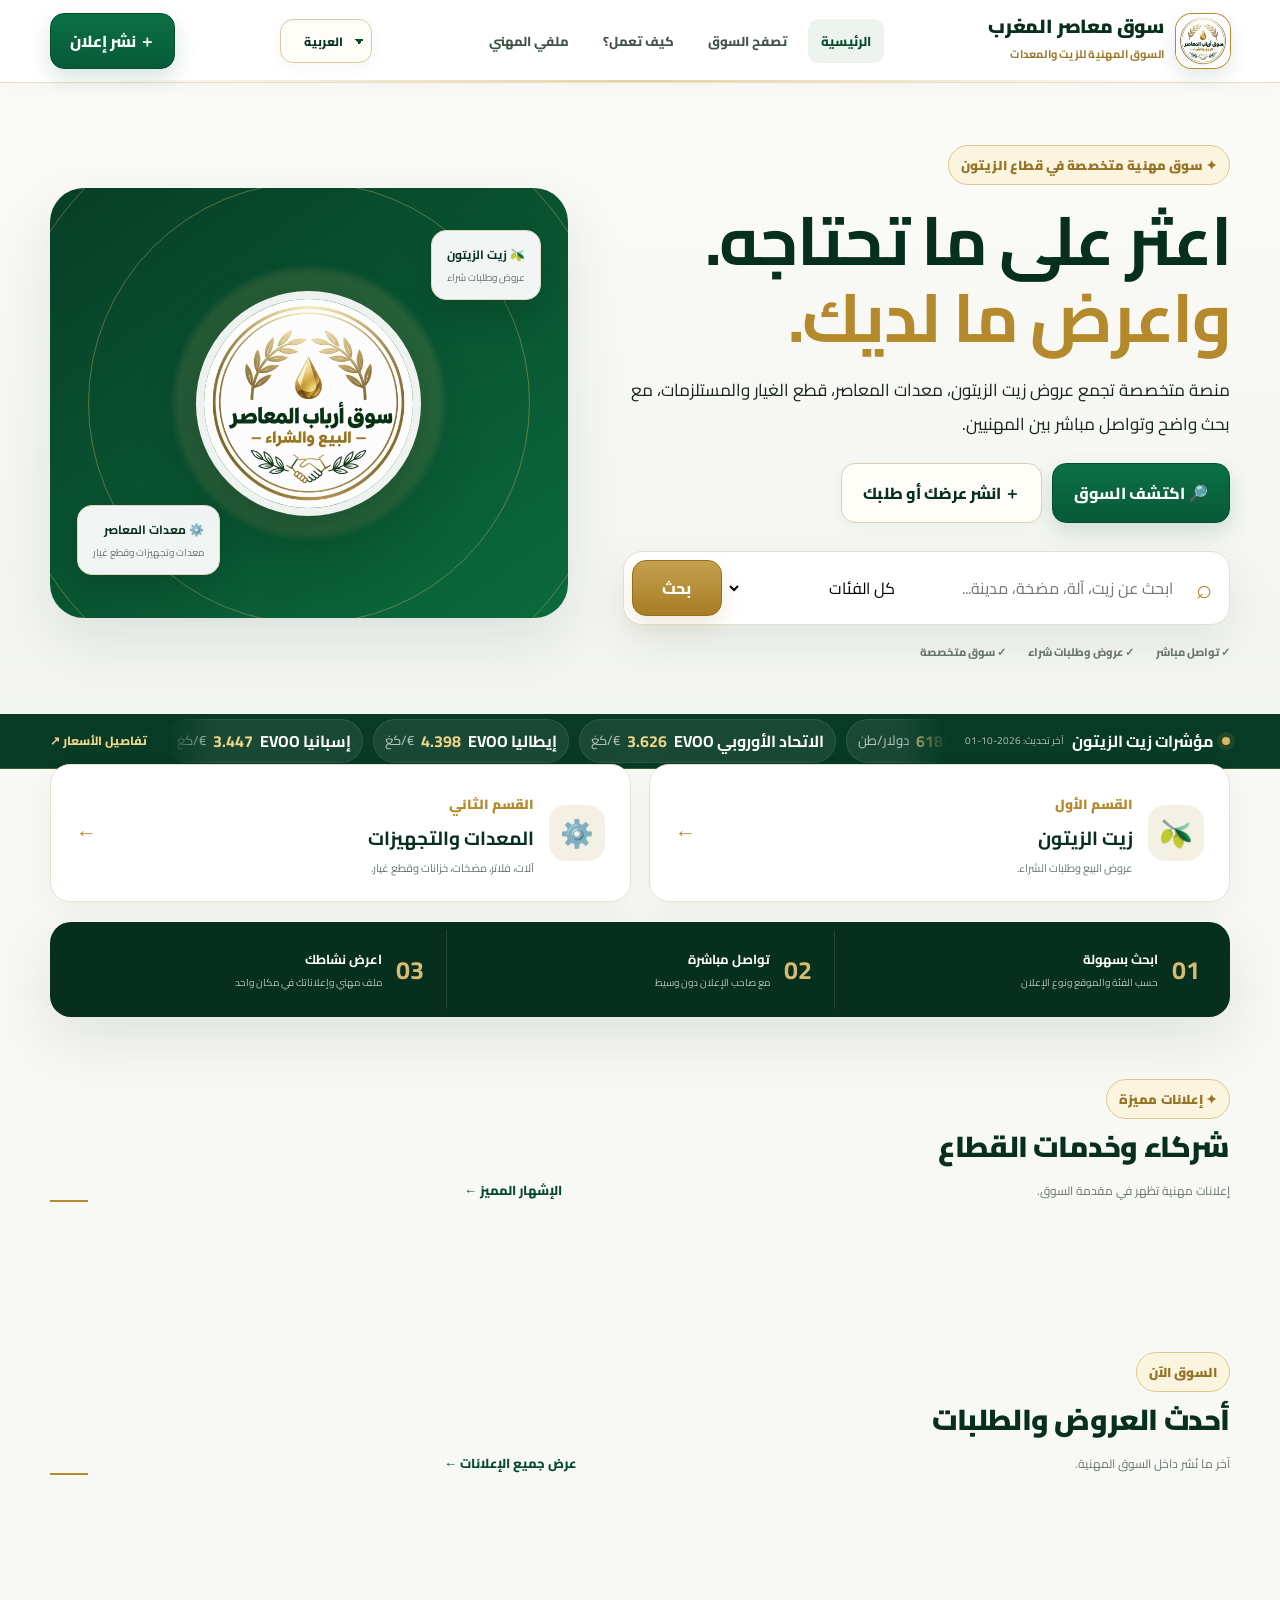
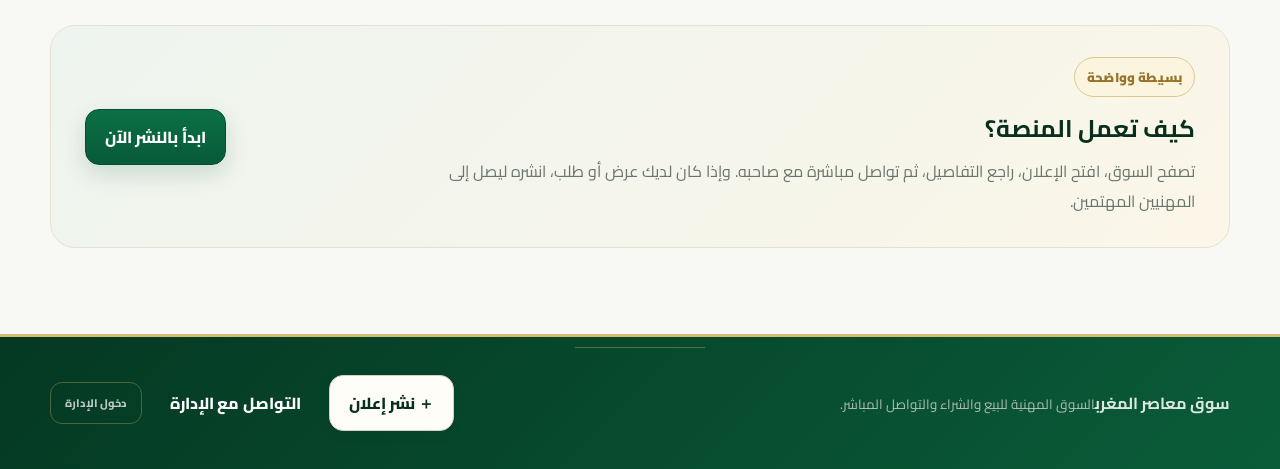
==== commit 5684f3f3: "Add files via upload" ====
--- a/index.html
+++ b/index.html
@@ -1 +1 @@
-<!doctype html><html lang="ar" dir="rtl"><head><meta charset="utf-8"><meta name="viewport" content="width=device-width,initial-scale=1"><title>سوق معاصر المغرب | السوق المهنية</title><link rel="stylesheet" href="styles.css"></head><body><header class="topbar"><div class="wrap nav"><a class="brand" href="index.html"><img src="logoSAM.png" alt="سوق معاصر المغرب"><span><b>سوق معاصر المغرب</b><small>السوق المهنية للزيت والمعدات</small></span></a><nav class="navlinks"><a class="active" href="index.html">الرئيسية</a><a href="search.html">تصفح السوق</a><a href="#how">كيف تعمل؟</a><a href="profile.html">ملفي المهني</a></nav><a class="btn primary" href="publish.html">＋ نشر إعلان</a></div></header><main><section class="hero-v5"><div class="wrap hero-v5-inner"><div class="hero-copy"><span class="eyebrow">✦ سوق مهنية متخصصة في قطاع الزيتون</span><h1>اعثر على ما تحتاجه.<br><em>واعرض ما لديك.</em></h1><p>منصة متخصصة تجمع عروض زيت الزيتون، معدات المعاصر، قطع الغيار والمستلزمات، مع بحث واضح وتواصل مباشر بين المهنيين.</p><div class="hero-actions"><a class="btn primary btn-lg" href="search.html">🔎 اكتشف السوق</a><a class="btn light btn-lg" href="publish.html">＋ انشر عرضك أو طلبك</a></div><div class="hero-search"><span>⌕</span><input id="homeSearch" placeholder="ابحث عن زيت، آلة، مضخة، مدينة..."><select id="homeCat"><option value="الكل">كل الفئات</option><option value="زيت الزيتون">🫒 زيت الزيتون</option><option value="المعدات والتجهيزات">⚙️ المعدات والتجهيزات</option></select><button id="searchGo" class="btn gold">بحث</button></div><div class="hero-trust"><span>✓ تواصل مباشر</span><span>✓ عروض وطلبات شراء</span><span>✓ سوق متخصصة</span></div></div><div class="hero-visual"><div class="visual-ring"></div><img src="logoSAM.png" alt=""><div class="floating-card fc-one"><b>🫒 زيت الزيتون</b><small>عروض وطلبات شراء</small></div><div class="floating-card fc-two"><b>⚙️ معدات المعاصر</b><small>معدات وتجهيزات وقطع غيار</small></div></div></div></section><section class="wrap category-row"><a href="search.html?cat=زيت%20الزيتون" class="category-tile"><span class="tile-icon">🫒</span><div><small>القسم الأول</small><h3>زيت الزيتون</h3><p>عروض البيع وطلبات الشراء.</p></div><b>←</b></a><a href="search.html?cat=المعدات%20والتجهيزات" class="category-tile"><span class="tile-icon">⚙️</span><div><small>القسم الثاني</small><h3>المعدات والتجهيزات</h3><p>آلات، فلاتر، مضخات، خزانات وقطع غيار.</p></div><b>←</b></a></section><section class="wrap value-strip"><div><strong>01</strong><span><b>ابحث بسهولة</b><small>حسب الفئة والموقع ونوع الإعلان</small></span></div><div><strong>02</strong><span><b>تواصل مباشرة</b><small>مع صاحب الإعلان دون وسيط</small></span></div><div><strong>03</strong><span><b>اعرض نشاطك</b><small>ملف مهني وإعلاناتك في مكان واحد</small></span></div></section><section class="wrap section" id="sponsoredSection"><div class="section-head"><div><span class="eyebrow">✦ إعلانات مميزة</span><h2>شركاء وخدمات القطاع</h2><p>إعلانات مهنية تظهر في مقدمة السوق.</p></div><a class="link" href="contact-admin.html">للاستفسار عن الإشهار ←</a></div><div id="sponsoredGrid" class="grid sponsored-grid"></div></section><section class="wrap section"><div class="section-head"><div><span class="eyebrow">السوق الآن</span><h2>أحدث العروض والطلبات</h2><p>آخر ما نُشر داخل السوق المهنية.</p></div><a class="link" href="search.html">عرض جميع الإعلانات ←</a></div><div id="homeGrid" class="grid"></div></section><section class="wrap section" id="how"><div class="how-panel"><div><span class="eyebrow">بسيطة وواضحة</span><h2>كيف تعمل المنصة؟</h2><p>تصفح السوق، افتح الإعلان، راجع التفاصيل، ثم تواصل مباشرة مع صاحبه. وإذا كان لديك عرض أو طلب، انشره ليصل إلى المهنيين المهتمين.</p></div><a class="btn primary" href="publish.html">ابدأ بالنشر الآن</a></div></section></main><footer class="footer"><div class="wrap foot"><div><b>سوق معاصر المغرب</b><small>السوق المهنية للبيع والشراء والتواصل المباشر.</small></div><div class="footer-actions"><a class="btn light" href="publish.html">＋ نشر إعلان</a><a class="btn footer-admin" href="contact-admin.html">التواصل مع الإدارة</a><a class="admin-footer-link" href="admin.html">دخول الإدارة</a></div></div></footer><script src="app.js"></script><script>Souk.initHome()</script></body></html>+<!doctype html><html lang="ar" dir="rtl"><head><meta charset="utf-8"><meta name="viewport" content="width=device-width,initial-scale=1"><title>سوق معاصر المغرب | السوق المهنية</title><link rel="stylesheet" href="styles.css"></head><body><header class="topbar"><div class="wrap nav"><a class="brand" href="index.html"><img src="logoSAM.png" alt="سوق معاصر المغرب"><span><b>سوق معاصر المغرب</b><small>السوق المهنية للزيت والمعدات</small></span></a><nav class="navlinks"><a class="active" href="index.html">الرئيسية</a><a href="search.html">تصفح السوق</a><a href="#how">كيف تعمل؟</a><a href="profile.html">ملفي المهني</a></nav><a class="btn primary" href="publish.html">＋ نشر إعلان</a></div></header><main><section class="hero-v5"><div class="wrap hero-v5-inner"><div class="hero-copy"><span class="eyebrow">✦ سوق مهنية متخصصة في قطاع الزيتون</span><h1>اعثر على ما تحتاجه.<br><em>واعرض ما لديك.</em></h1><p>منصة متخصصة تجمع عروض زيت الزيتون، معدات المعاصر، قطع الغيار والمستلزمات، مع بحث واضح وتواصل مباشر بين المهنيين.</p><div class="hero-actions"><a class="btn primary btn-lg" href="search.html">🔎 اكتشف السوق</a><a class="btn light btn-lg" href="publish.html">＋ انشر عرضك أو طلبك</a></div><div class="hero-search"><span>⌕</span><input id="homeSearch" placeholder="ابحث عن زيت، آلة، مضخة، مدينة..."><select id="homeCat"><option value="الكل">كل الفئات</option><option value="زيت الزيتون">🫒 زيت الزيتون</option><option value="المعدات والتجهيزات">⚙️ المعدات والتجهيزات</option></select><button id="searchGo" class="btn gold">بحث</button></div><div class="hero-trust"><span>✓ تواصل مباشر</span><span>✓ عروض وطلبات شراء</span><span>✓ سوق متخصصة</span></div></div><div class="hero-visual"><div class="visual-ring"></div><img src="logoSAM.png" alt=""><div class="floating-card fc-one"><b>🫒 زيت الزيتون</b><small>عروض وطلبات شراء</small></div><div class="floating-card fc-two"><b>⚙️ معدات المعاصر</b><small>معدات وتجهيزات وقطع غيار</small></div></div></div></section><section class="market-ticker" aria-label="أسعار زيت الزيتون المرجعية"><div class="wrap ticker-wrap"><div class="ticker-label"><span class="ticker-dot"></span><b data-ticker-i18n="label">مؤشرات زيت الزيتون</b><small id="tickerUpdated">آخر تحديث: —</small></div><div class="ticker-track" id="priceTicker"></div><a class="ticker-more" href="search.html#prices" data-ticker-i18n="more">تفاصيل الأسعار ↗</a></div></section><section class="wrap category-row"><a href="search.html?cat=زيت%20الزيتون" class="category-tile"><span class="tile-icon">🫒</span><div><small>القسم الأول</small><h3>زيت الزيتون</h3><p>عروض البيع وطلبات الشراء.</p></div><b>←</b></a><a href="search.html?cat=المعدات%20والتجهيزات" class="category-tile"><span class="tile-icon">⚙️</span><div><small>القسم الثاني</small><h3>المعدات والتجهيزات</h3><p>آلات، فلاتر، مضخات، خزانات وقطع غيار.</p></div><b>←</b></a></section><section class="wrap value-strip"><div><strong>01</strong><span><b>ابحث بسهولة</b><small>حسب الفئة والموقع ونوع الإعلان</small></span></div><div><strong>02</strong><span><b>تواصل مباشرة</b><small>مع صاحب الإعلان دون وسيط</small></span></div><div><strong>03</strong><span><b>اعرض نشاطك</b><small>ملف مهني وإعلاناتك في مكان واحد</small></span></div></section><section class="wrap section" id="sponsoredSection"><div class="section-head"><div><span class="eyebrow">✦ إعلانات مميزة</span><h2>شركاء وخدمات القطاع</h2><p>إعلانات مهنية تظهر في مقدمة السوق.</p></div><a class="link" href="advertise.html">الإشهار المميز ←</a></div><div id="sponsoredGrid" class="grid sponsored-grid"></div></section><section class="wrap section"><div class="section-head"><div><span class="eyebrow">السوق الآن</span><h2>أحدث العروض والطلبات</h2><p>آخر ما نُشر داخل السوق المهنية.</p></div><a class="link" href="search.html">عرض جميع الإعلانات ←</a></div><div id="homeGrid" class="grid"></div></section><section class="wrap section" id="how"><div class="how-panel"><div><span class="eyebrow">بسيطة وواضحة</span><h2>كيف تعمل المنصة؟</h2><p>تصفح السوق، افتح الإعلان، راجع التفاصيل، ثم تواصل مباشرة مع صاحبه. وإذا كان لديك عرض أو طلب، انشره ليصل إلى المهنيين المهتمين.</p></div><a class="btn primary" href="publish.html">ابدأ بالنشر الآن</a></div></section></main><footer class="footer"><div class="wrap foot"><div><b>سوق معاصر المغرب</b><small>السوق المهنية للبيع والشراء والتواصل المباشر.</small></div><div class="footer-actions"><a class="btn light" href="publish.html">＋ نشر إعلان</a><a class="btn footer-admin" href="contact-admin.html">التواصل مع الإدارة</a><a class="admin-footer-link" href="admin.html">دخول الإدارة</a></div></div></footer><script src="app.js"></script><script>Souk.initHome()</script></body></html>
--- a/styles.css
+++ b/styles.css
@@ -310,3 +310,5 @@
 .admin-footer-link{font-size:11px!important;opacity:.72}.admin-footer-link:hover{opacity:1}
 @media(max-width:900px){.hero-v5-inner{grid-template-columns:1fr}.hero-visual{min-height:330px}.category-row{grid-template-columns:1fr}.value-strip{grid-template-columns:1fr}.value-strip>div{border-left:0;border-bottom:1px solid rgba(255,255,255,.12)}.value-strip>div:last-child{border-bottom:0}.sponsored-grid{grid-template-columns:1fr 1fr}.filter-row{grid-template-columns:1fr 1fr}.profile-grid{grid-template-columns:1fr}}
 @media(max-width:620px){.nav{height:70px}.navlinks{display:none}.brand img{width:46px;height:46px}.brand b{font-size:15px}.brand small{font-size:9px}.nav>.btn{padding:9px 11px;font-size:11px}.hero-v5{padding:42px 0 36px}.hero-copy h1{font-size:40px}.hero-copy p{font-size:15px}.hero-search{grid-template-columns:31px 1fr}.hero-search select,.hero-search button{grid-column:1/-1}.hero-search select{border-top:1px solid var(--line);padding-top:10px}.hero-visual{min-height:280px}.hero-visual img{width:175px;height:175px}.floating-card{padding:9px 11px}.fc-one{top:20px;right:12px}.fc-two{bottom:20px;left:12px}.sponsored-grid{grid-template-columns:1fr}.filter-row{grid-template-columns:1fr}.market-hero h1{font-size:32px}.how-panel{display:block}.how-panel .btn{margin-top:17px}.profile-hero{align-items:flex-start;flex-direction:column}.profile-grid{grid-template-columns:1fr}}
+/* V6 professional enhancements */
+.market-ticker{background:#083b25;color:#fff;border-bottom:1px solid rgba(214,183,101,.25);overflow:hidden}.market-ticker.compact{margin-top:0}.ticker-wrap{min-height:54px;display:flex;align-items:center;gap:18px}.ticker-label{display:flex;align-items:center;gap:8px;white-space:nowrap}.ticker-label small{opacity:.68;font-size:10px}.ticker-dot{width:8px;height:8px;border-radius:50%;background:#d6b765;box-shadow:0 0 0 5px rgba(214,183,101,.1)}.ticker-track{display:flex;gap:10px;overflow:hidden;flex:1;mask-image:linear-gradient(90deg,transparent,#000 6%,#000 94%,transparent);direction:ltr}.ticker-item{direction:rtl;display:inline-flex;align-items:center;gap:7px;white-space:nowrap;background:rgba(255,255,255,.07);border:1px solid rgba(255,255,255,.09);border-radius:999px;padding:6px 11px;animation:tickerMove 24s linear infinite}.ticker-item strong{color:#f0d789}.ticker-item small{opacity:.7}.ticker-more{color:#f0d789;font-size:12px;font-weight:800;white-space:nowrap}@keyframes tickerMove{from{transform:translateX(0)}to{transform:translateX(50%)}}.privacy-check{display:flex;align-items:flex-start;gap:7px;margin-top:8px;color:#66716b;font-size:12px;line-height:1.7}.privacy-check input{margin-top:4px}.privacy-note{margin-top:10px}.publish-upgrade{margin-top:20px;padding:18px;border:1px solid #e4d7b3;border-radius:17px;background:#fbf7e9;display:flex;align-items:center;gap:14px;flex-wrap:wrap}.publish-upgrade span{color:var(--muted);flex:1}.profile-public{display:flex;align-items:center;justify-content:space-between;gap:12px;padding:15px;background:#f8f6ef;border:1px solid var(--line);border-radius:15px;margin-bottom:16px}.profile-public b,.profile-public small{display:block}.profile-public small{color:var(--muted);margin-top:4px;word-break:break-all}.disabled{pointer-events:none;opacity:.5}.pricing-guide{margin:18px 0;padding:20px;border:1px solid #e2d5ae;border-radius:18px;background:#fbf7e9}.pricing-guide h3{margin-top:0;color:var(--g3)}.pricing-grid{display:grid;grid-template-columns:repeat(4,1fr);gap:10px}.pricing-grid>div{background:#fff;border:1px solid var(--line);border-radius:12px;padding:13px}.pricing-grid b,.pricing-grid span{display:block}.pricing-grid span{color:var(--muted);font-size:12px;line-height:1.7;margin-top:5px}.advertise-shell{padding:38px 0 70px}.advertise-hero{padding:30px 0 22px;max-width:800px}.advertise-hero h1{font-size:clamp(30px,5vw,50px);line-height:1.25;color:var(--g3);margin:14px 0}.advertise-hero p{color:var(--muted);line-height:1.9;font-size:16px}.ad-plans{display:grid;grid-template-columns:repeat(3,1fr);gap:16px}.ad-plans article{background:#fff;border:1px solid var(--line);border-radius:20px;padding:24px;box-shadow:0 10px 25px rgba(13,42,27,.05)}.ad-plans article>span{color:var(--gold);font-weight:900;font-size:28px}.ad-plans h2{color:var(--g3);margin:8px 0}.ad-plans p{color:var(--muted);line-height:1.8;min-height:60px}.ad-plans strong{color:var(--g)}.ad-process{margin-top:22px;background:#073b24;color:#fff;border-radius:22px;padding:25px}.ad-process h2{margin:8px 0 0}.ad-process ol{display:grid;grid-template-columns:repeat(4,1fr);gap:14px;padding:0;margin:24px 0 0;list-style:none}.ad-process li{border:1px solid rgba(255,255,255,.12);background:rgba(255,255,255,.05);border-radius:15px;padding:15px}.ad-process b,.ad-process small{display:block}.ad-process small{opacity:.72;line-height:1.7;margin-top:6px}.ad-request-card{background:#fff;border:1px solid var(--line);border-radius:22px;padding:25px;margin-top:22px;box-shadow:var(--shadow)}.public-profile{padding:34px 0 70px}.public-profile-head{display:flex;gap:18px;align-items:center;background:#fff;border:1px solid var(--line);border-radius:24px;padding:25px;box-shadow:var(--shadow)}.public-profile-head h1{margin:8px 0;color:var(--g3)}.public-profile-head p{color:var(--muted);line-height:1.8}.public-profile-grid{display:grid;grid-template-columns:1fr 300px;gap:20px;margin-top:22px}.public-profile-grid h2{color:var(--g3)}.public-profile-grid aside{height:max-content}.public-profile-grid aside .btn{width:100%;margin-top:8px}.profile-avatar{width:76px;height:76px;display:grid;place-items:center;border-radius:50%;background:linear-gradient(145deg,#d9bf72,#8b681d);color:#fff;font-size:30px;font-weight:900;box-shadow:0 8px 20px rgba(0,0,0,.12)}@media(max-width:900px){.pricing-grid,.ad-process ol,.ad-plans{grid-template-columns:1fr 1fr}.public-profile-grid{grid-template-columns:1fr}}@media(max-width:700px){.ticker-wrap{min-height:48px;gap:8px}.ticker-label small,.ticker-more{display:none}.ticker-track{width:100%}.ticker-item{font-size:11px}.pricing-grid,.ad-process ol,.ad-plans{grid-template-columns:1fr}.publish-upgrade{align-items:flex-start}.public-profile-head{align-items:flex-start}.profile-public{flex-direction:column;align-items:stretch}}
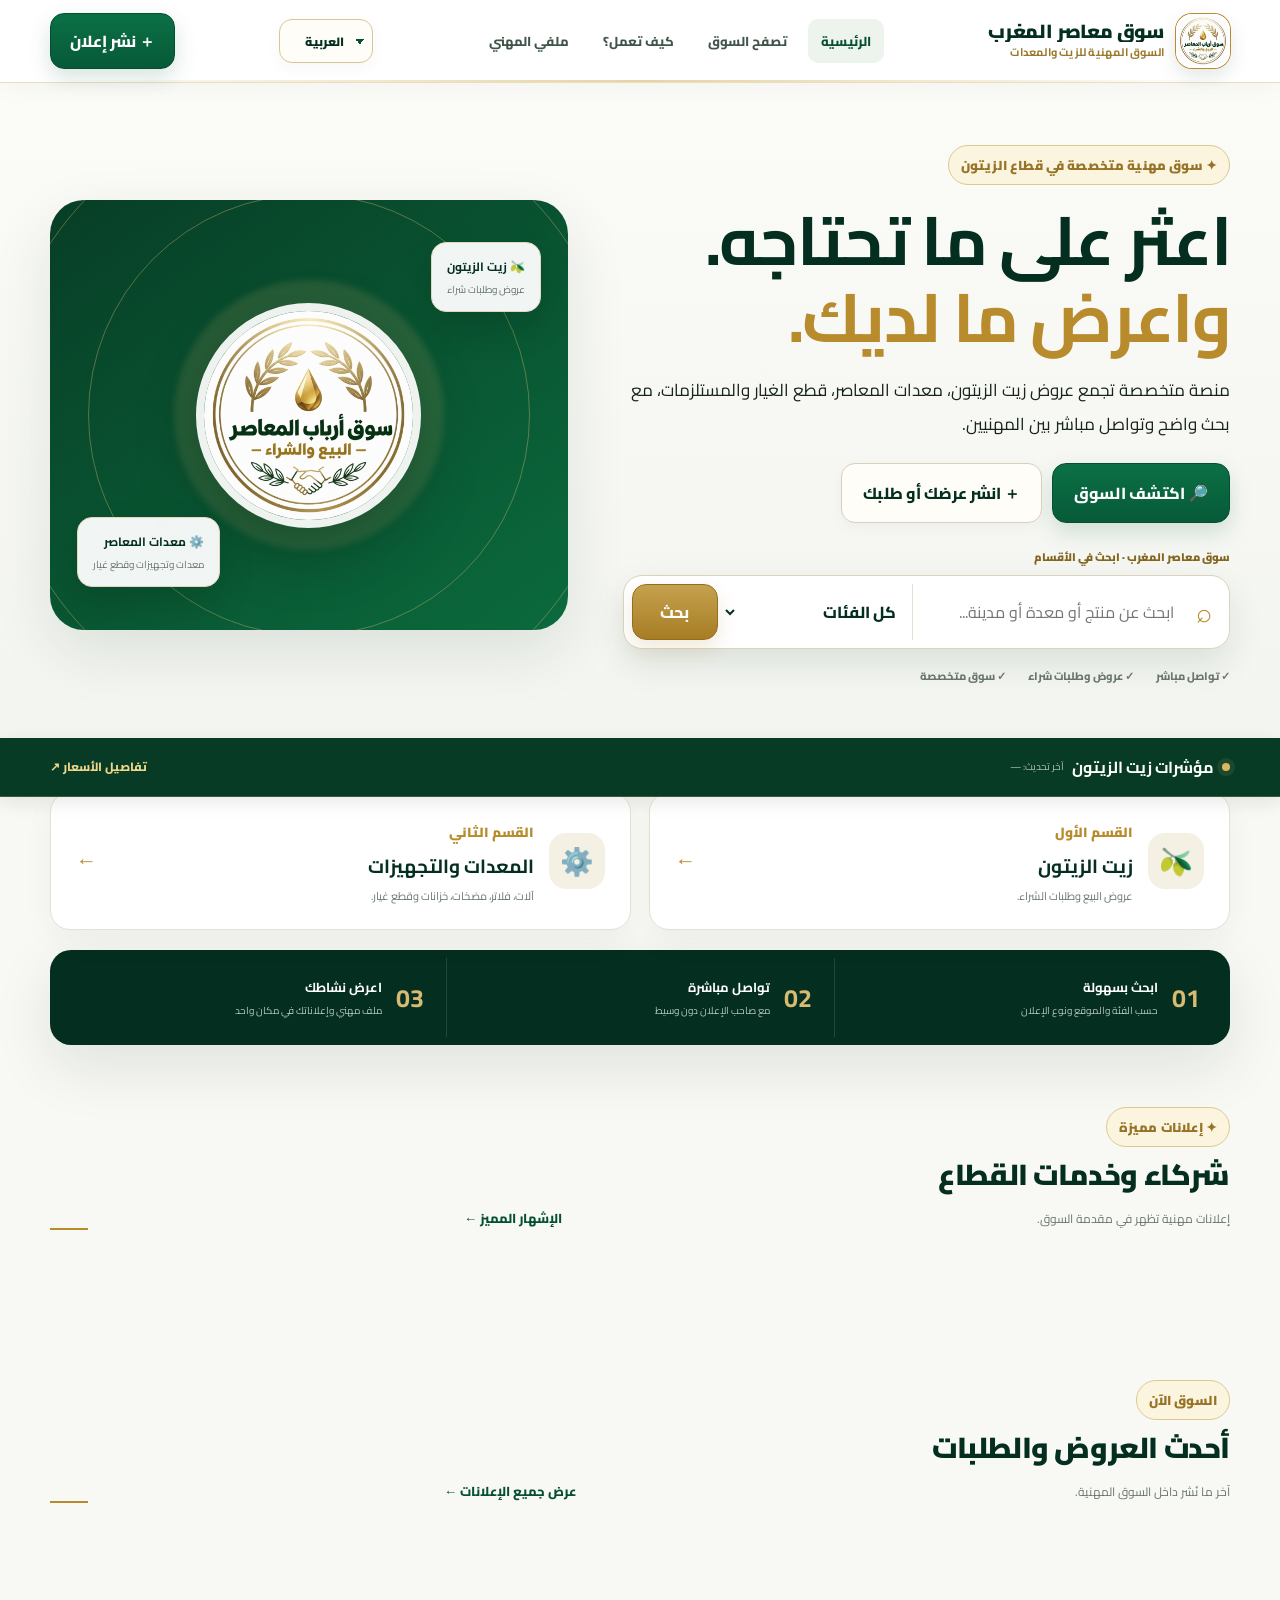
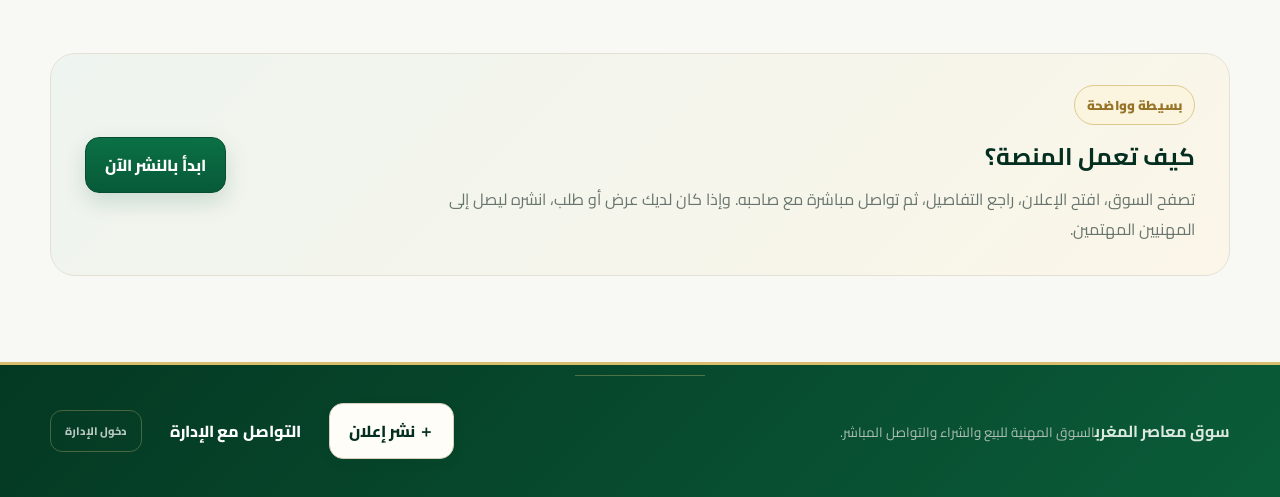
==== commit 26133383: "Add files via upload" ====
--- a/index.html
+++ b/index.html
@@ -1 +1 @@
-<!doctype html><html lang="ar" dir="rtl"><head><meta charset="utf-8"><meta name="viewport" content="width=device-width,initial-scale=1"><title>سوق معاصر المغرب | السوق المهنية</title><link rel="stylesheet" href="styles.css"></head><body><header class="topbar"><div class="wrap nav"><a class="brand" href="index.html"><img src="logoSAM.png" alt="سوق معاصر المغرب"><span><b>سوق معاصر المغرب</b><small>السوق المهنية للزيت والمعدات</small></span></a><nav class="navlinks"><a class="active" href="index.html">الرئيسية</a><a href="search.html">تصفح السوق</a><a href="#how">كيف تعمل؟</a><a href="profile.html">ملفي المهني</a></nav><a class="btn primary" href="publish.html">＋ نشر إعلان</a></div></header><main><section class="hero-v5"><div class="wrap hero-v5-inner"><div class="hero-copy"><span class="eyebrow">✦ سوق مهنية متخصصة في قطاع الزيتون</span><h1>اعثر على ما تحتاجه.<br><em>واعرض ما لديك.</em></h1><p>منصة متخصصة تجمع عروض زيت الزيتون، معدات المعاصر، قطع الغيار والمستلزمات، مع بحث واضح وتواصل مباشر بين المهنيين.</p><div class="hero-actions"><a class="btn primary btn-lg" href="search.html">🔎 اكتشف السوق</a><a class="btn light btn-lg" href="publish.html">＋ انشر عرضك أو طلبك</a></div><div class="hero-search"><span>⌕</span><input id="homeSearch" placeholder="ابحث عن زيت، آلة، مضخة، مدينة..."><select id="homeCat"><option value="الكل">كل الفئات</option><option value="زيت الزيتون">🫒 زيت الزيتون</option><option value="المعدات والتجهيزات">⚙️ المعدات والتجهيزات</option></select><button id="searchGo" class="btn gold">بحث</button></div><div class="hero-trust"><span>✓ تواصل مباشر</span><span>✓ عروض وطلبات شراء</span><span>✓ سوق متخصصة</span></div></div><div class="hero-visual"><div class="visual-ring"></div><img src="logoSAM.png" alt=""><div class="floating-card fc-one"><b>🫒 زيت الزيتون</b><small>عروض وطلبات شراء</small></div><div class="floating-card fc-two"><b>⚙️ معدات المعاصر</b><small>معدات وتجهيزات وقطع غيار</small></div></div></div></section><section class="market-ticker" aria-label="أسعار زيت الزيتون المرجعية"><div class="wrap ticker-wrap"><div class="ticker-label"><span class="ticker-dot"></span><b data-ticker-i18n="label">مؤشرات زيت الزيتون</b><small id="tickerUpdated">آخر تحديث: —</small></div><div class="ticker-track" id="priceTicker"></div><a class="ticker-more" href="search.html#prices" data-ticker-i18n="more">تفاصيل الأسعار ↗</a></div></section><section class="wrap category-row"><a href="search.html?cat=زيت%20الزيتون" class="category-tile"><span class="tile-icon">🫒</span><div><small>القسم الأول</small><h3>زيت الزيتون</h3><p>عروض البيع وطلبات الشراء.</p></div><b>←</b></a><a href="search.html?cat=المعدات%20والتجهيزات" class="category-tile"><span class="tile-icon">⚙️</span><div><small>القسم الثاني</small><h3>المعدات والتجهيزات</h3><p>آلات، فلاتر، مضخات، خزانات وقطع غيار.</p></div><b>←</b></a></section><section class="wrap value-strip"><div><strong>01</strong><span><b>ابحث بسهولة</b><small>حسب الفئة والموقع ونوع الإعلان</small></span></div><div><strong>02</strong><span><b>تواصل مباشرة</b><small>مع صاحب الإعلان دون وسيط</small></span></div><div><strong>03</strong><span><b>اعرض نشاطك</b><small>ملف مهني وإعلاناتك في مكان واحد</small></span></div></section><section class="wrap section" id="sponsoredSection"><div class="section-head"><div><span class="eyebrow">✦ إعلانات مميزة</span><h2>شركاء وخدمات القطاع</h2><p>إعلانات مهنية تظهر في مقدمة السوق.</p></div><a class="link" href="advertise.html">الإشهار المميز ←</a></div><div id="sponsoredGrid" class="grid sponsored-grid"></div></section><section class="wrap section"><div class="section-head"><div><span class="eyebrow">السوق الآن</span><h2>أحدث العروض والطلبات</h2><p>آخر ما نُشر داخل السوق المهنية.</p></div><a class="link" href="search.html">عرض جميع الإعلانات ←</a></div><div id="homeGrid" class="grid"></div></section><section class="wrap section" id="how"><div class="how-panel"><div><span class="eyebrow">بسيطة وواضحة</span><h2>كيف تعمل المنصة؟</h2><p>تصفح السوق، افتح الإعلان، راجع التفاصيل، ثم تواصل مباشرة مع صاحبه. وإذا كان لديك عرض أو طلب، انشره ليصل إلى المهنيين المهتمين.</p></div><a class="btn primary" href="publish.html">ابدأ بالنشر الآن</a></div></section></main><footer class="footer"><div class="wrap foot"><div><b>سوق معاصر المغرب</b><small>السوق المهنية للبيع والشراء والتواصل المباشر.</small></div><div class="footer-actions"><a class="btn light" href="publish.html">＋ نشر إعلان</a><a class="btn footer-admin" href="contact-admin.html">التواصل مع الإدارة</a><a class="admin-footer-link" href="admin.html">دخول الإدارة</a></div></div></footer><script src="app.js"></script><script>Souk.initHome()</script></body></html>+<!doctype html><html lang="ar" dir="rtl"><head><meta charset="utf-8"><meta name="viewport" content="width=device-width,initial-scale=1"><title>سوق معاصر المغرب | السوق المهنية</title><link rel="stylesheet" href="styles.css"></head><body data-page="home"><header class="topbar"><div class="wrap nav"><a class="brand" href="index.html"><img src="logoSAM.png" alt="سوق معاصر المغرب"><span><b id="brandName">سوق معاصر المغرب</b><small id="brandSub">السوق المهنية للزيت والمعدات</small></span></a><nav class="navlinks"><a id="navHome" class="active" href="index.html">الرئيسية</a><a id="navMarket" href="search.html">تصفح السوق</a><a id="navHow" href="#how">كيف تعمل؟</a><a id="navProfile" href="profile.html">ملفي المهني</a></nav><a id="navPublish" class="btn primary" href="publish.html">＋ نشر إعلان</a></div></header><main><section class="hero-v5"><div class="wrap hero-v5-inner"><div class="hero-copy"><span class="eyebrow" id="homeEyebrow">✦ سوق مهنية متخصصة في قطاع الزيتون</span><h1 id="homeHeroTitle">اعثر على ما تحتاجه.<br><em>واعرض ما لديك.</em></h1><p id="homeHeroText">منصة متخصصة تجمع عروض زيت الزيتون، معدات المعاصر، قطع الغيار والمستلزمات، مع بحث واضح وتواصل مباشر بين المهنيين.</p><div class="hero-actions"><a id="homeBrowse" class="btn primary btn-lg" href="search.html">🔎 اكتشف السوق</a><a id="homePublish" class="btn light btn-lg" href="publish.html">＋ انشر عرضك أو طلبك</a></div><div class="hero-search-wrap"><span class="hero-search-label" id="homeSearchLabel">سوق معاصر المغرب · ابحث في الأقسام</span><div class="hero-search"><span>⌕</span><input id="homeSearch" data-i18n-placeholder="searchPlaceholder" placeholder="ابحث عن زيت، آلة، مضخة، مدينة..."><select id="homeCat"><option id="homeCatAll" value="الكل">كل الفئات</option><option id="homeCatOil" value="زيت الزيتون">🫒 زيت الزيتون</option><option id="homeCatEquip" value="المعدات والتجهيزات">⚙️ المعدات والتجهيزات</option></select><button id="searchGo" class="btn gold" data-i18n="search">بحث</button></div></div><div class="hero-trust"><span id="trust1">✓ تواصل مباشر</span><span id="trust2">✓ عروض وطلبات شراء</span><span id="trust3">✓ سوق متخصصة</span></div></div><div class="hero-visual"><div class="visual-ring"></div><img src="logoSAM.png" alt=""><div class="floating-card fc-one"><b>🫒 زيت الزيتون</b><small>عروض وطلبات شراء</small></div><div class="floating-card fc-two"><b>⚙️ معدات المعاصر</b><small>معدات وتجهيزات وقطع غيار</small></div></div></div></section><section class="market-ticker" aria-label="أسعار زيت الزيتون المرجعية"><div class="wrap ticker-wrap"><div class="ticker-label"><span class="ticker-dot"></span><b id="homeTickerLabel">مؤشرات زيت الزيتون</b><small id="tickerUpdated">آخر تحديث: —</small></div><div class="ticker-track" id="priceTicker"></div><a id="homeTickerMore" class="ticker-more" href="search.html#prices">تفاصيل الأسعار ↗</a></div></section><section class="wrap category-row"><a href="search.html?cat=زيت%20الزيتون" class="category-tile"><span class="tile-icon">🫒</span><div><small id="cat1small">القسم الأول</small><h3 id="cat1">زيت الزيتون</h3><p id="cat1p">عروض البيع وطلبات الشراء.</p></div><b>←</b></a><a href="search.html?cat=المعدات%20والتجهيزات" class="category-tile"><span class="tile-icon">⚙️</span><div><small id="cat2small">القسم الثاني</small><h3 id="cat2">المعدات والتجهيزات</h3><p id="cat2p">آلات، فلاتر، مضخات، خزانات وقطع غيار.</p></div><b>←</b></a></section><section class="wrap value-strip"><div><strong>01</strong><span><b id="v1">ابحث بسهولة</b><small id="v1p">حسب الفئة والموقع ونوع الإعلان</small></span></div><div><strong>02</strong><span><b id="v2">تواصل مباشرة</b><small id="v2p">مع صاحب الإعلان دون وسيط</small></span></div><div><strong>03</strong><span><b id="v3">اعرض نشاطك</b><small id="v3p">ملف مهني وإعلاناتك في مكان واحد</small></span></div></section><section class="wrap section" id="sponsoredSection"><div class="section-head"><div><span class="eyebrow" id="spEy">✦ إعلانات مميزة</span><h2 id="spTitle">شركاء وخدمات القطاع</h2><p id="spP">إعلانات مهنية تظهر في مقدمة السوق.</p></div><a id="spLink" class="link" href="advertise.html">الإشهار المميز ←</a></div><div id="sponsoredGrid" class="grid sponsored-grid"></div></section><section class="wrap section"><div class="section-head"><div><span class="eyebrow" id="nowEy">السوق الآن</span><h2 id="nowTitle">أحدث العروض والطلبات</h2><p id="nowP">آخر ما نُشر داخل السوق المهنية.</p></div><a id="nowLink" class="link" href="search.html">عرض جميع الإعلانات ←</a></div><div id="homeGrid" class="grid"></div></section><section class="wrap section" id="how"><div class="how-panel"><div><span class="eyebrow" id="howEy">بسيطة وواضحة</span><h2 id="how">كيف تعمل المنصة؟</h2><p id="howP">تصفح السوق، افتح الإعلان، راجع التفاصيل، ثم تواصل مباشرة مع صاحبه. وإذا كان لديك عرض أو طلب، انشره ليصل إلى المهنيين المهتمين.</p></div><a id="howBtn" class="btn primary" href="publish.html">ابدأ بالنشر الآن</a></div></section></main><footer class="footer"><div class="wrap foot"><div><b id="brandName">سوق معاصر المغرب</b><small id="homeFooter">السوق المهنية للبيع والشراء والتواصل المباشر.</small></div><div class="footer-actions"><a class="btn light" href="publish.html">＋ نشر إعلان</a><a id="contactAdmin" class="btn footer-admin" href="contact-admin.html">التواصل مع الإدارة</a><a id="adminLink" class="admin-footer-link" href="admin.html">دخول الإدارة</a></div></div></footer><script src="app.js"></script><script>Souk.initHome()</script></body></html>
--- a/styles.css
+++ b/styles.css
@@ -312,3 +312,21 @@
 @media(max-width:620px){.nav{height:70px}.navlinks{display:none}.brand img{width:46px;height:46px}.brand b{font-size:15px}.brand small{font-size:9px}.nav>.btn{padding:9px 11px;font-size:11px}.hero-v5{padding:42px 0 36px}.hero-copy h1{font-size:40px}.hero-copy p{font-size:15px}.hero-search{grid-template-columns:31px 1fr}.hero-search select,.hero-search button{grid-column:1/-1}.hero-search select{border-top:1px solid var(--line);padding-top:10px}.hero-visual{min-height:280px}.hero-visual img{width:175px;height:175px}.floating-card{padding:9px 11px}.fc-one{top:20px;right:12px}.fc-two{bottom:20px;left:12px}.sponsored-grid{grid-template-columns:1fr}.filter-row{grid-template-columns:1fr}.market-hero h1{font-size:32px}.how-panel{display:block}.how-panel .btn{margin-top:17px}.profile-hero{align-items:flex-start;flex-direction:column}.profile-grid{grid-template-columns:1fr}}
 /* V6 professional enhancements */
 .market-ticker{background:#083b25;color:#fff;border-bottom:1px solid rgba(214,183,101,.25);overflow:hidden}.market-ticker.compact{margin-top:0}.ticker-wrap{min-height:54px;display:flex;align-items:center;gap:18px}.ticker-label{display:flex;align-items:center;gap:8px;white-space:nowrap}.ticker-label small{opacity:.68;font-size:10px}.ticker-dot{width:8px;height:8px;border-radius:50%;background:#d6b765;box-shadow:0 0 0 5px rgba(214,183,101,.1)}.ticker-track{display:flex;gap:10px;overflow:hidden;flex:1;mask-image:linear-gradient(90deg,transparent,#000 6%,#000 94%,transparent);direction:ltr}.ticker-item{direction:rtl;display:inline-flex;align-items:center;gap:7px;white-space:nowrap;background:rgba(255,255,255,.07);border:1px solid rgba(255,255,255,.09);border-radius:999px;padding:6px 11px;animation:tickerMove 24s linear infinite}.ticker-item strong{color:#f0d789}.ticker-item small{opacity:.7}.ticker-more{color:#f0d789;font-size:12px;font-weight:800;white-space:nowrap}@keyframes tickerMove{from{transform:translateX(0)}to{transform:translateX(50%)}}.privacy-check{display:flex;align-items:flex-start;gap:7px;margin-top:8px;color:#66716b;font-size:12px;line-height:1.7}.privacy-check input{margin-top:4px}.privacy-note{margin-top:10px}.publish-upgrade{margin-top:20px;padding:18px;border:1px solid #e4d7b3;border-radius:17px;background:#fbf7e9;display:flex;align-items:center;gap:14px;flex-wrap:wrap}.publish-upgrade span{color:var(--muted);flex:1}.profile-public{display:flex;align-items:center;justify-content:space-between;gap:12px;padding:15px;background:#f8f6ef;border:1px solid var(--line);border-radius:15px;margin-bottom:16px}.profile-public b,.profile-public small{display:block}.profile-public small{color:var(--muted);margin-top:4px;word-break:break-all}.disabled{pointer-events:none;opacity:.5}.pricing-guide{margin:18px 0;padding:20px;border:1px solid #e2d5ae;border-radius:18px;background:#fbf7e9}.pricing-guide h3{margin-top:0;color:var(--g3)}.pricing-grid{display:grid;grid-template-columns:repeat(4,1fr);gap:10px}.pricing-grid>div{background:#fff;border:1px solid var(--line);border-radius:12px;padding:13px}.pricing-grid b,.pricing-grid span{display:block}.pricing-grid span{color:var(--muted);font-size:12px;line-height:1.7;margin-top:5px}.advertise-shell{padding:38px 0 70px}.advertise-hero{padding:30px 0 22px;max-width:800px}.advertise-hero h1{font-size:clamp(30px,5vw,50px);line-height:1.25;color:var(--g3);margin:14px 0}.advertise-hero p{color:var(--muted);line-height:1.9;font-size:16px}.ad-plans{display:grid;grid-template-columns:repeat(3,1fr);gap:16px}.ad-plans article{background:#fff;border:1px solid var(--line);border-radius:20px;padding:24px;box-shadow:0 10px 25px rgba(13,42,27,.05)}.ad-plans article>span{color:var(--gold);font-weight:900;font-size:28px}.ad-plans h2{color:var(--g3);margin:8px 0}.ad-plans p{color:var(--muted);line-height:1.8;min-height:60px}.ad-plans strong{color:var(--g)}.ad-process{margin-top:22px;background:#073b24;color:#fff;border-radius:22px;padding:25px}.ad-process h2{margin:8px 0 0}.ad-process ol{display:grid;grid-template-columns:repeat(4,1fr);gap:14px;padding:0;margin:24px 0 0;list-style:none}.ad-process li{border:1px solid rgba(255,255,255,.12);background:rgba(255,255,255,.05);border-radius:15px;padding:15px}.ad-process b,.ad-process small{display:block}.ad-process small{opacity:.72;line-height:1.7;margin-top:6px}.ad-request-card{background:#fff;border:1px solid var(--line);border-radius:22px;padding:25px;margin-top:22px;box-shadow:var(--shadow)}.public-profile{padding:34px 0 70px}.public-profile-head{display:flex;gap:18px;align-items:center;background:#fff;border:1px solid var(--line);border-radius:24px;padding:25px;box-shadow:var(--shadow)}.public-profile-head h1{margin:8px 0;color:var(--g3)}.public-profile-head p{color:var(--muted);line-height:1.8}.public-profile-grid{display:grid;grid-template-columns:1fr 300px;gap:20px;margin-top:22px}.public-profile-grid h2{color:var(--g3)}.public-profile-grid aside{height:max-content}.public-profile-grid aside .btn{width:100%;margin-top:8px}.profile-avatar{width:76px;height:76px;display:grid;place-items:center;border-radius:50%;background:linear-gradient(145deg,#d9bf72,#8b681d);color:#fff;font-size:30px;font-weight:900;box-shadow:0 8px 20px rgba(0,0,0,.12)}@media(max-width:900px){.pricing-grid,.ad-process ol,.ad-plans{grid-template-columns:1fr 1fr}.public-profile-grid{grid-template-columns:1fr}}@media(max-width:700px){.ticker-wrap{min-height:48px;gap:8px}.ticker-label small,.ticker-more{display:none}.ticker-track{width:100%}.ticker-item{font-size:11px}.pricing-grid,.ad-process ol,.ad-plans{grid-template-columns:1fr}.publish-upgrade{align-items:flex-start}.public-profile-head{align-items:flex-start}.profile-public{flex-direction:column;align-items:stretch}}
+
+/* V7 — mobile-first professional polish */
+:root{--g:#064f31;--g3:#042f20;--gold:#b88b2c;--gold2:#d9bd6f;--cream:#f5f1e6}
+.hero-search-wrap{margin-top:24px}.hero-search-label{display:block;margin:0 0 8px 4px;color:#82651e;font-size:11px;font-weight:900}.hero-search{margin-top:0;grid-template-columns:34px minmax(0,1fr) 190px 86px;border:1px solid #dcd3bf;box-shadow:0 15px 35px rgba(4,48,27,.10)}.hero-search select{font-weight:800;color:var(--g3);cursor:pointer;border-right:1px solid var(--line);padding-right:12px}.hero-search select:focus{background:#fbf8ef}.language-select{appearance:none!important;min-width:94px!important;padding:9px 28px 9px 11px!important;background-color:#fffdf7!important;color:var(--g3)!important;border:1px solid #d7c697!important;font-weight:900!important;cursor:pointer!important}
+.topbar .nav{gap:12px}.topbar .nav>.btn{flex:0 0 auto}.brand{min-width:0}.brand span{min-width:0}.brand b,.brand small{white-space:nowrap;overflow:hidden;text-overflow:ellipsis;display:block}
+.market-ticker{position:relative;z-index:5;box-shadow:0 5px 18px rgba(4,48,27,.10)}.ticker-wrap{min-height:58px}.ticker-track{overflow:hidden}.ticker-item{animation-duration:7s!important}.ticker-item:nth-child(2n){animation-duration:6s!important}.ticker-item:nth-child(3n){animation-duration:8s!important}
+.admin-login-row .btn{min-width:105px}.admin-login-row .field.invalid{border-color:#b84434;box-shadow:0 0 0 3px rgba(184,68,52,.10)}
+.admin-note b{color:var(--gold)}
+@media(max-width:760px){
+ .wrap{width:calc(100% - 20px)}
+ .nav{height:68px;gap:7px}.brand{flex:1;min-width:0}.brand img{width:42px;height:42px}.brand b{font-size:13px}.brand small{font-size:8px}.language-select{min-width:76px!important;width:76px;font-size:10px!important}.topbar .nav>.btn{font-size:10px;padding:9px 9px;border-radius:10px}
+ .hero-v5{padding:32px 0 28px}.hero-copy h1{font-size:clamp(34px,10vw,43px);letter-spacing:-1px}.hero-copy p{font-size:14px;line-height:1.9}.hero-actions{gap:8px}.hero-actions .btn{width:100%;padding:11px 12px}.hero-search-wrap{margin-top:18px}.hero-search{grid-template-columns:28px 1fr;padding:7px;border-radius:15px}.hero-search input{font-size:13px}.hero-search select{grid-column:1/-1;border-top:1px solid #ece5d6;border-right:0;padding:11px 8px 5px;margin-top:3px}.hero-search button{grid-column:1/-1;width:100%;padding:10px}.hero-search-label{font-size:10px}.hero-trust{gap:7px 12px;font-size:10px}.hero-visual{min-height:255px;border-radius:23px;margin-top:8px}.hero-visual img{width:155px;height:155px}.floating-card{max-width:145px}.fc-one{top:15px;right:8px}.fc-two{bottom:15px;left:8px}
+ .ticker-wrap{padding:0 4px;min-height:49px}.ticker-label b{font-size:10px}.ticker-track{gap:7px}.ticker-item{font-size:10px;padding:5px 8px}.ticker-label small{display:none}
+ .category-row{gap:10px}.category-tile{padding:16px;border-radius:15px}.category-tile h3{font-size:16px}.category-tile p{font-size:10px}.value-strip{border-radius:18px}.section{padding-top:34px}.section-head{align-items:flex-start;flex-direction:column;gap:6px}.section-head h2{font-size:23px}.sponsored-grid{grid-template-columns:1fr}.how-panel{padding:22px;border-radius:18px}
+ .profile-shell{padding-top:25px}.profile-grid{grid-template-columns:1fr}.profile-card{padding:18px;border-radius:17px}
+ .admin-login{margin:24px auto!important;padding:22px!important}.admin-login-row{grid-template-columns:1fr!important}.admin-login-row .btn{width:100%}
+}
+@media(max-width:390px){.brand b{font-size:12px}.brand small{font-size:7px}.language-select{min-width:69px!important;width:69px}.topbar .nav>.btn{font-size:9px;padding:8px 7px}.hero-copy h1{font-size:32px}}
